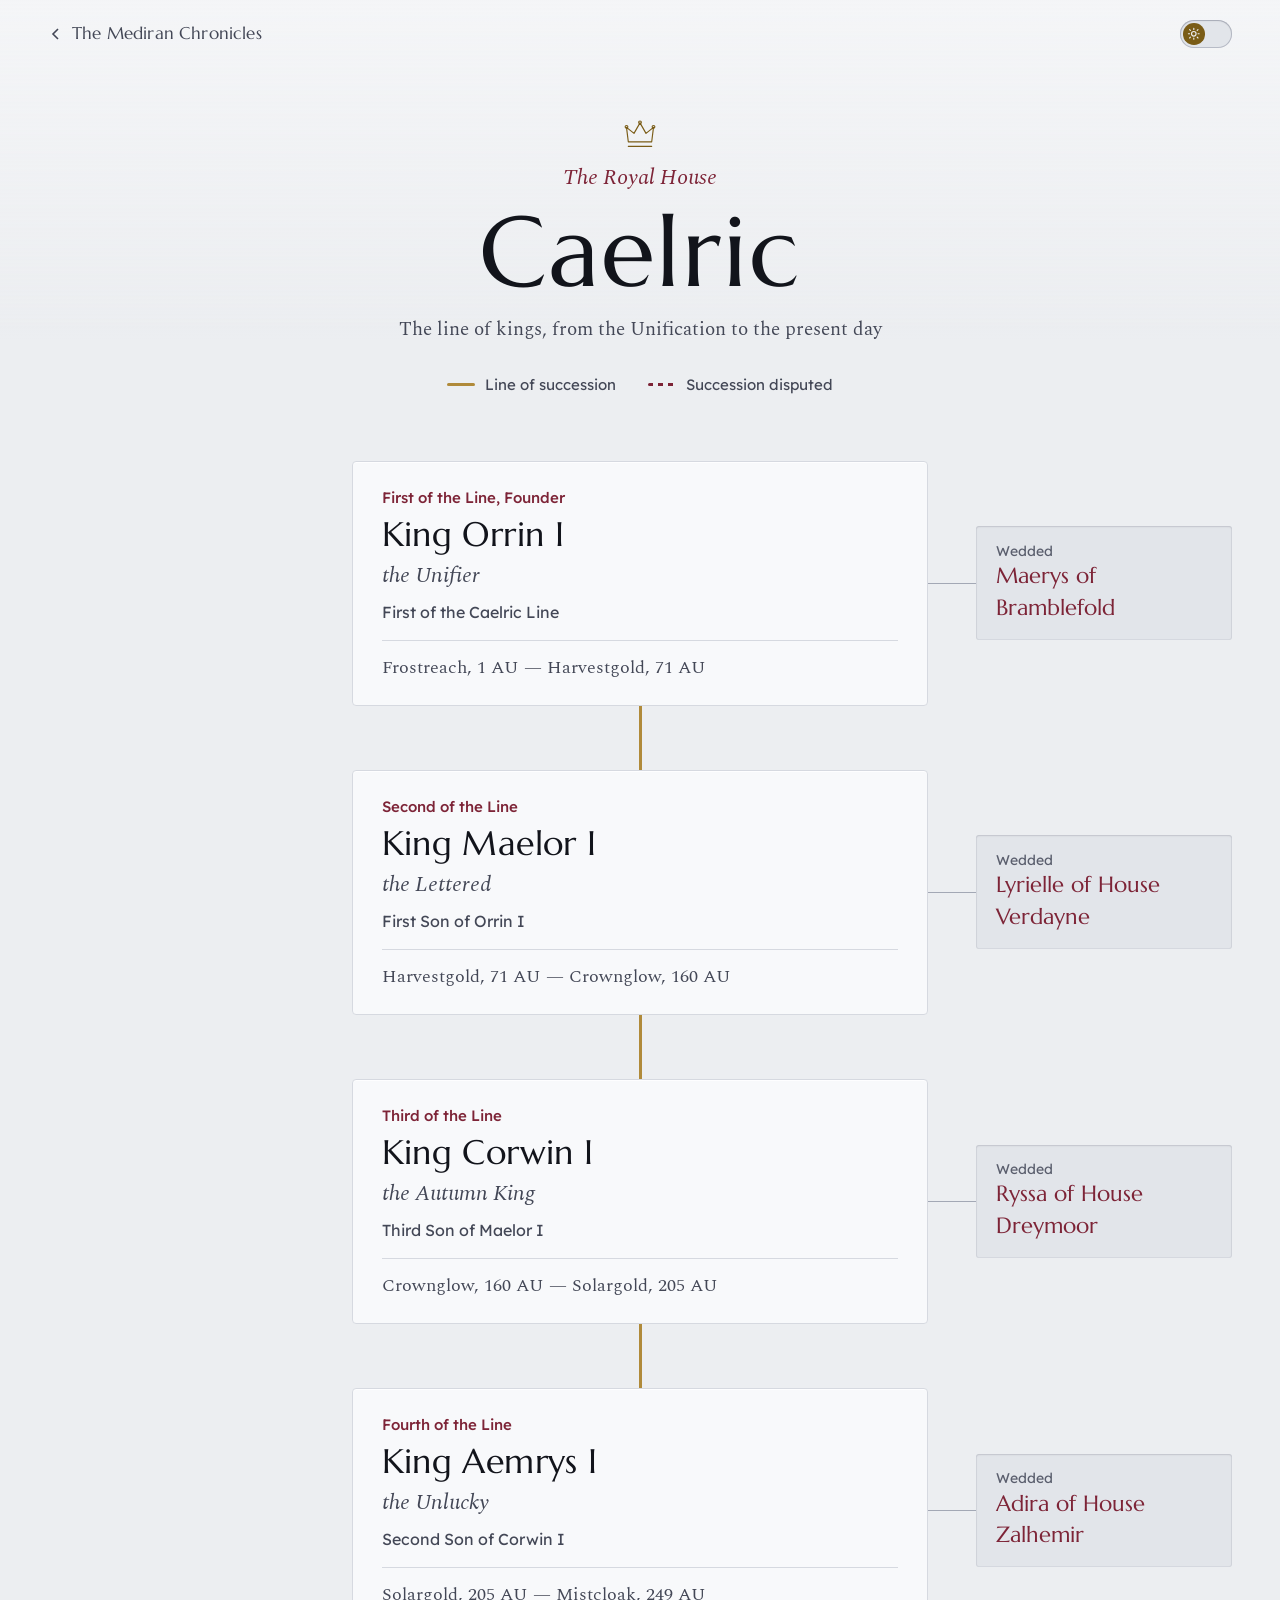
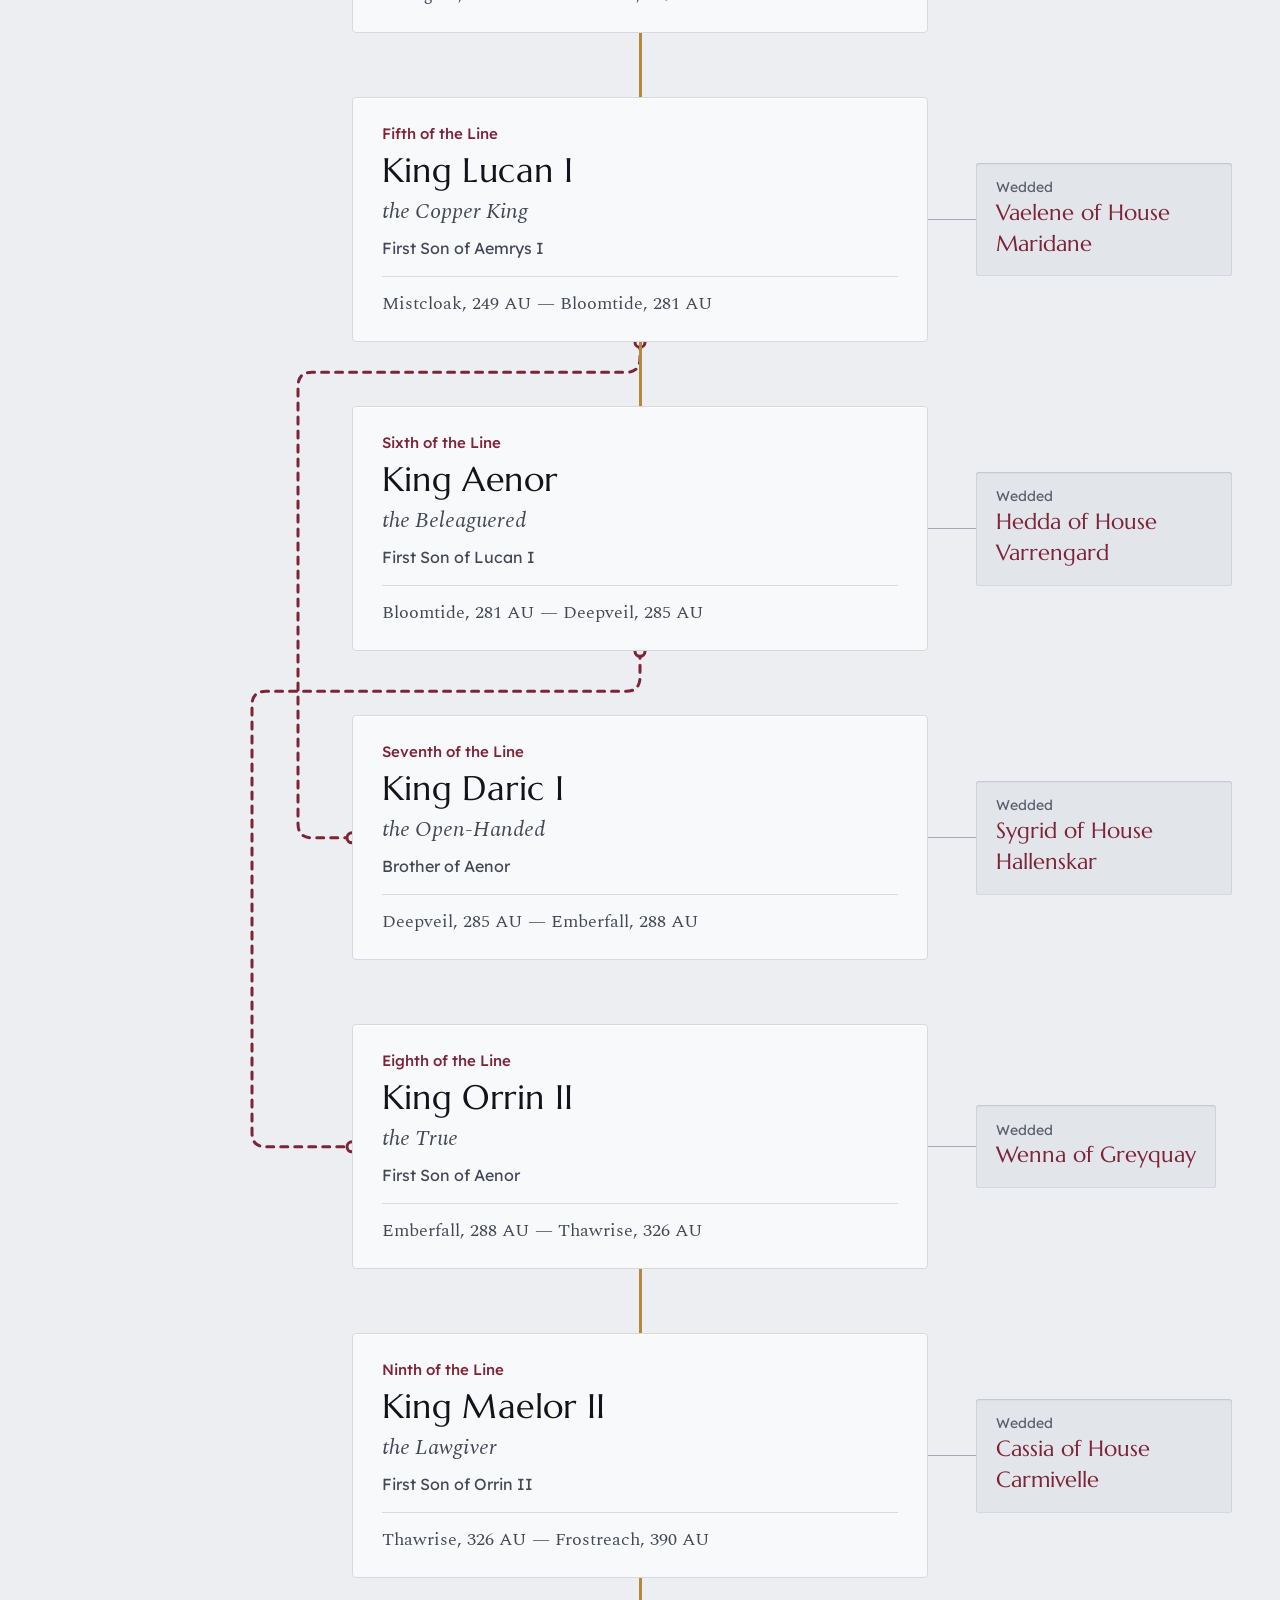
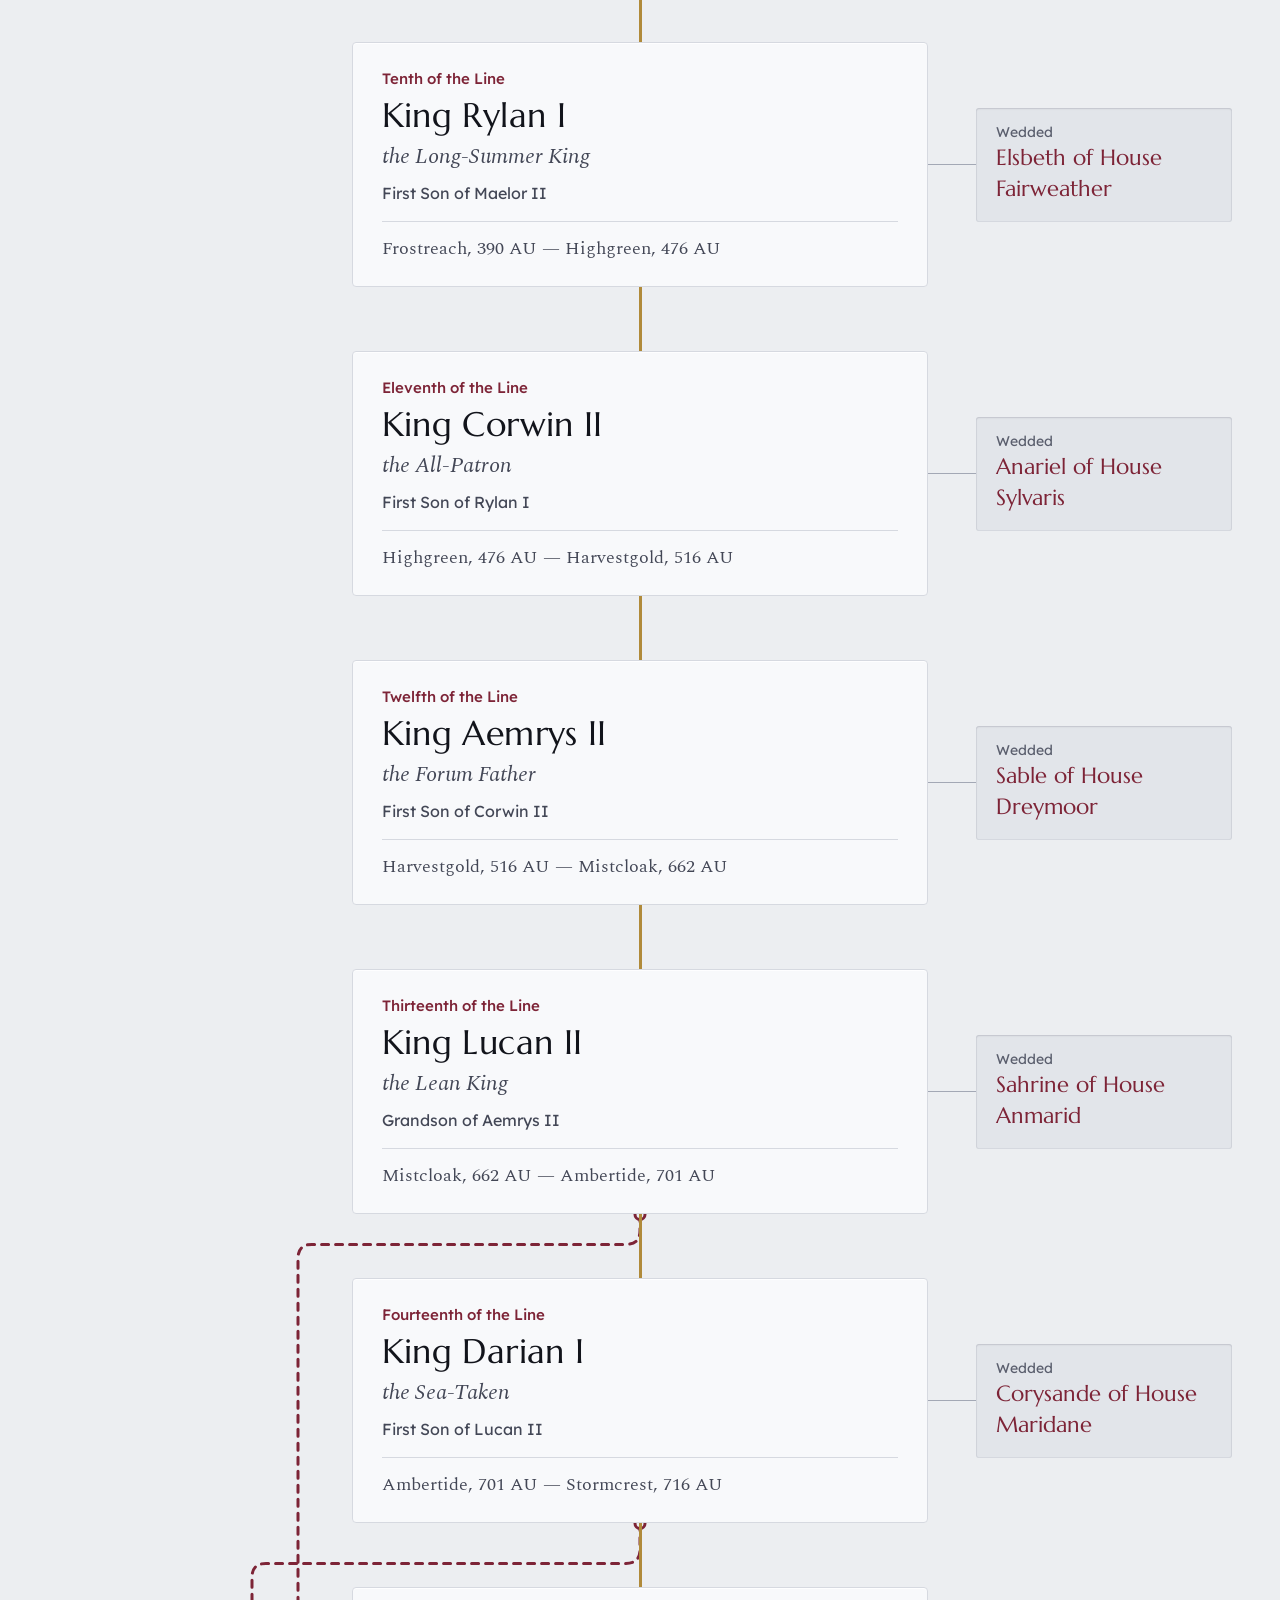
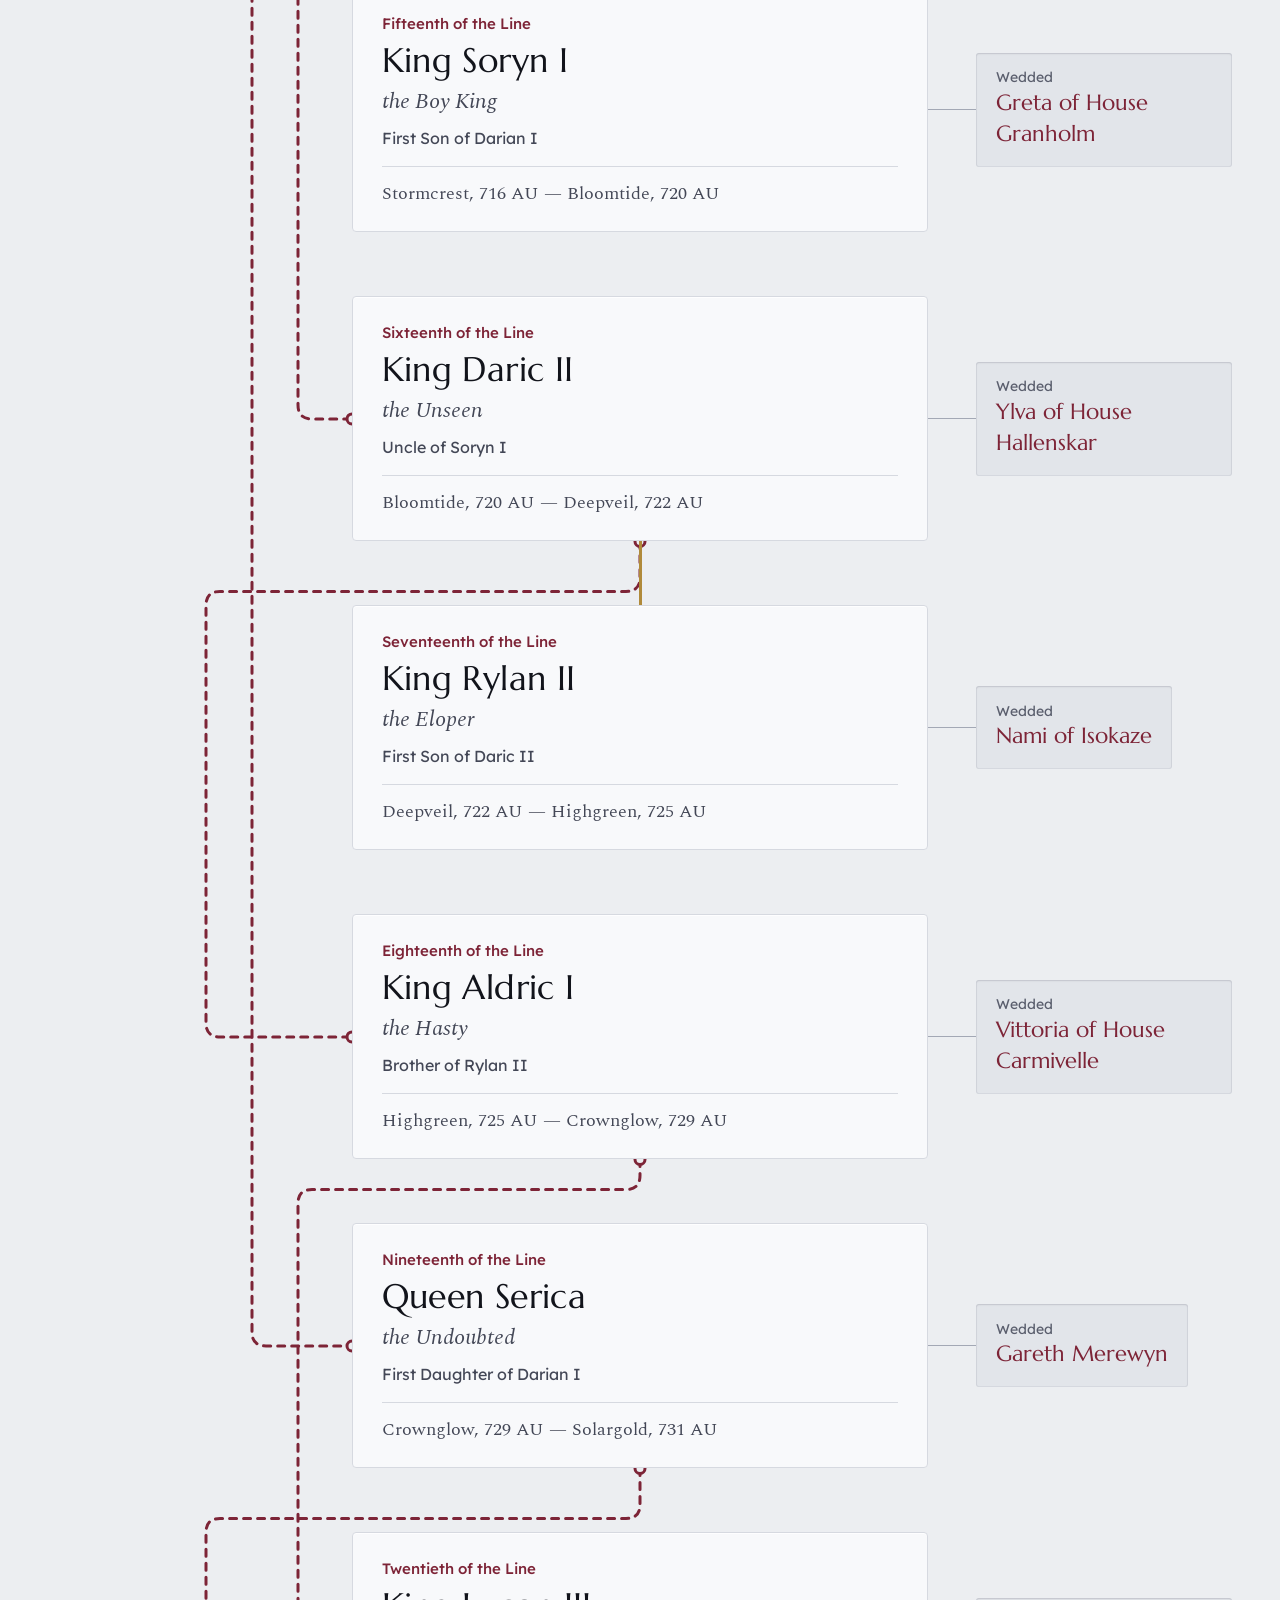
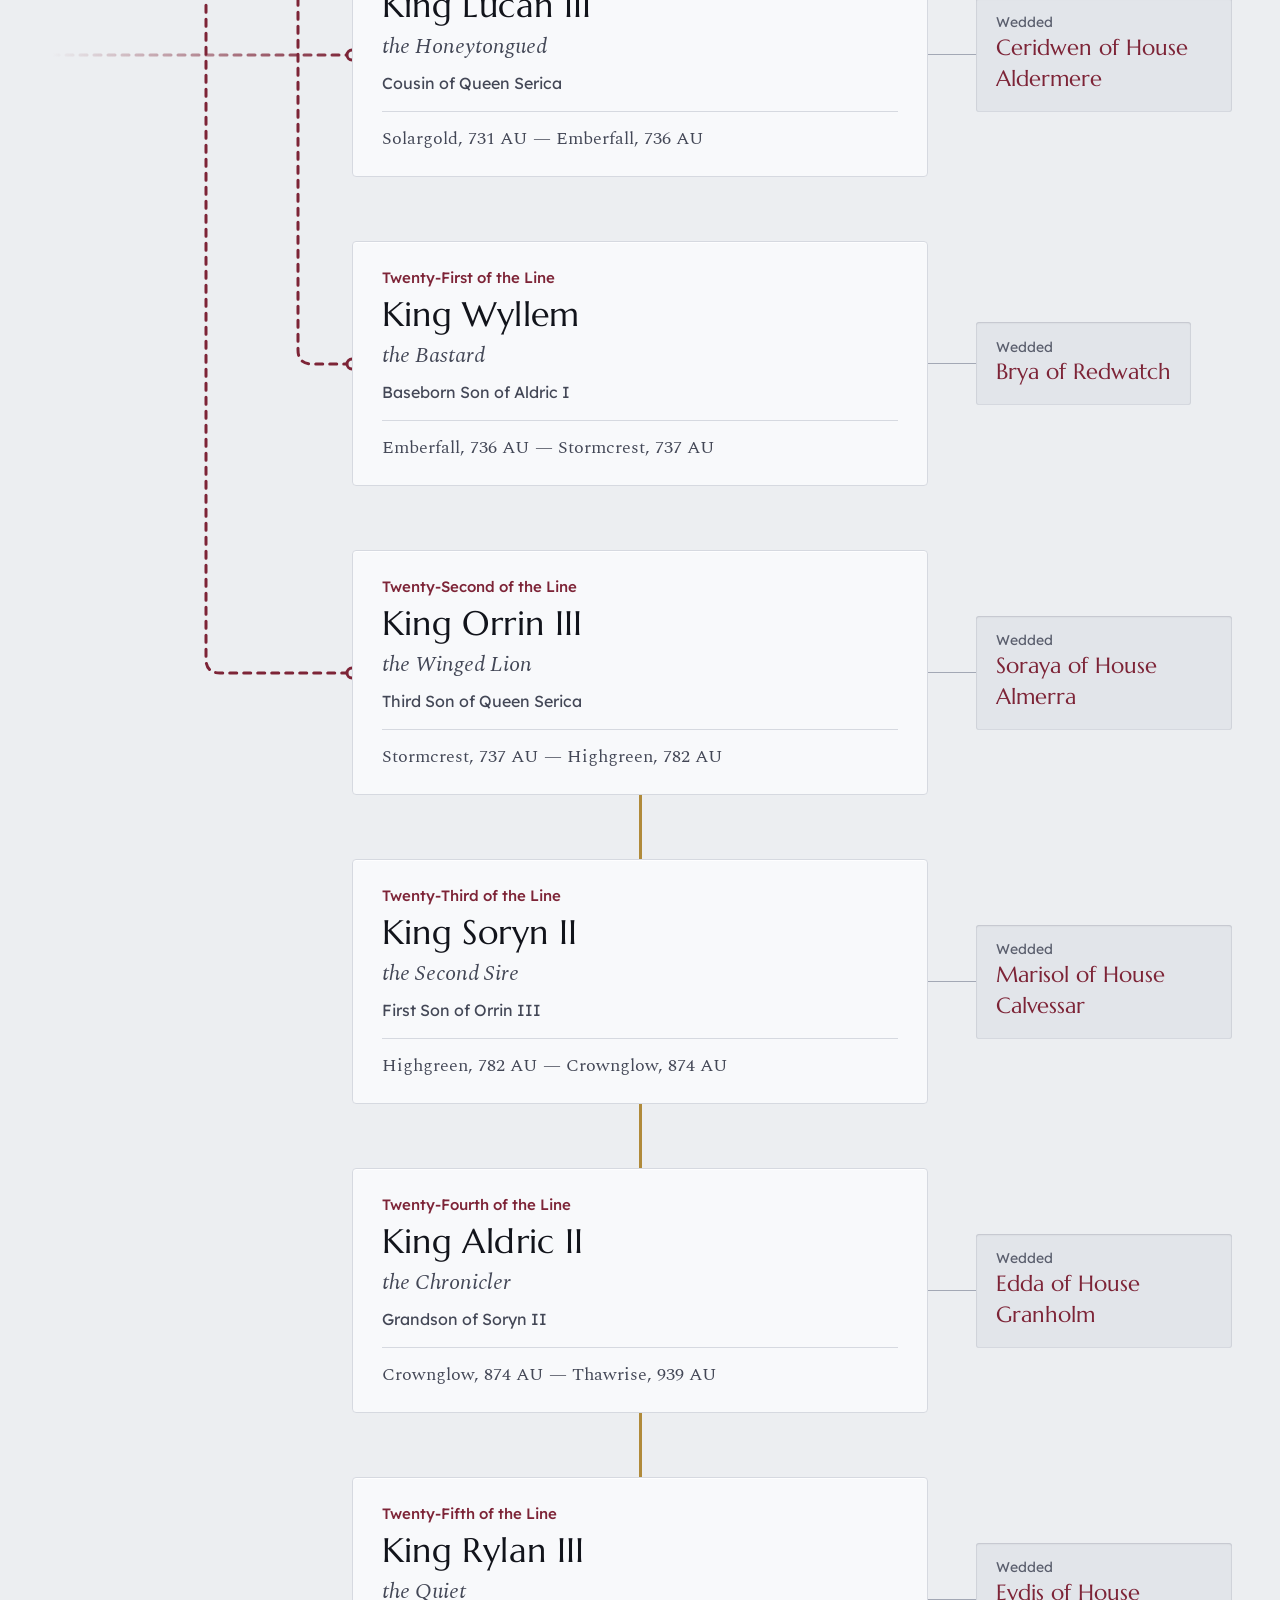
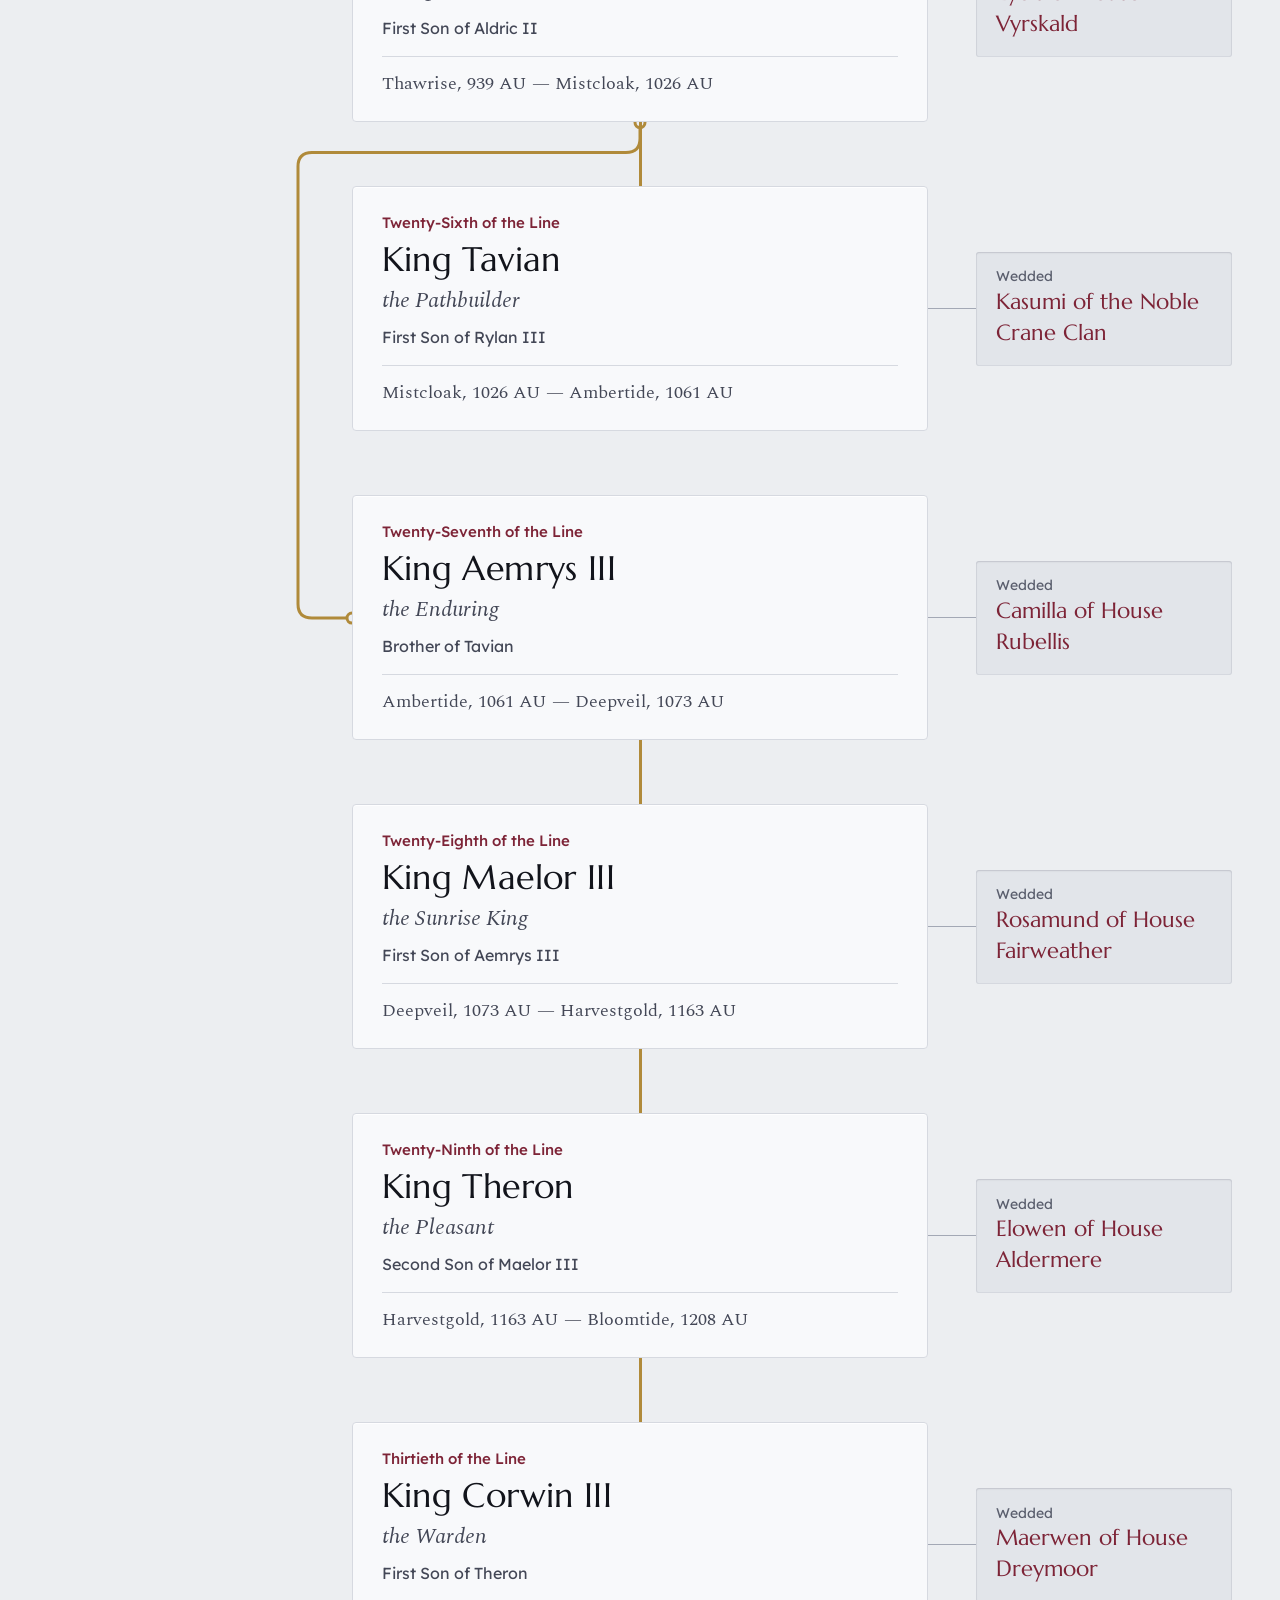
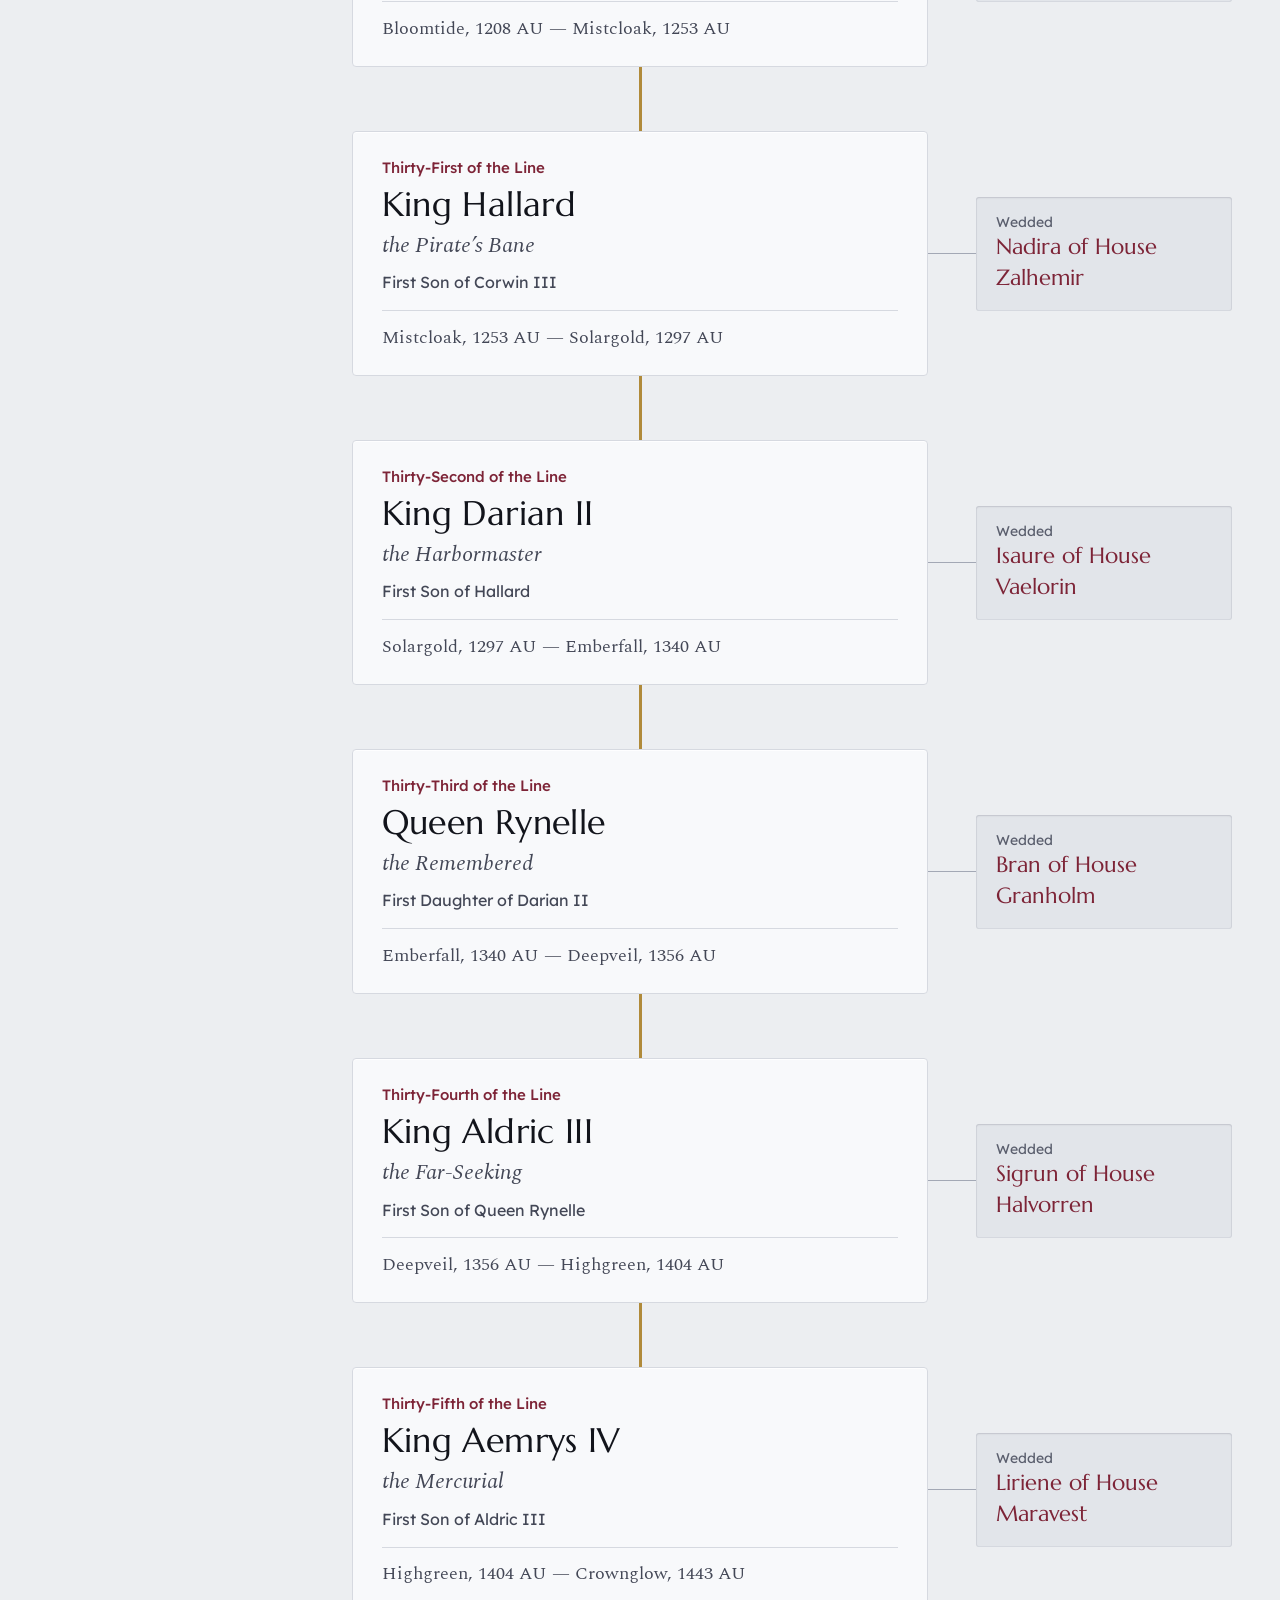
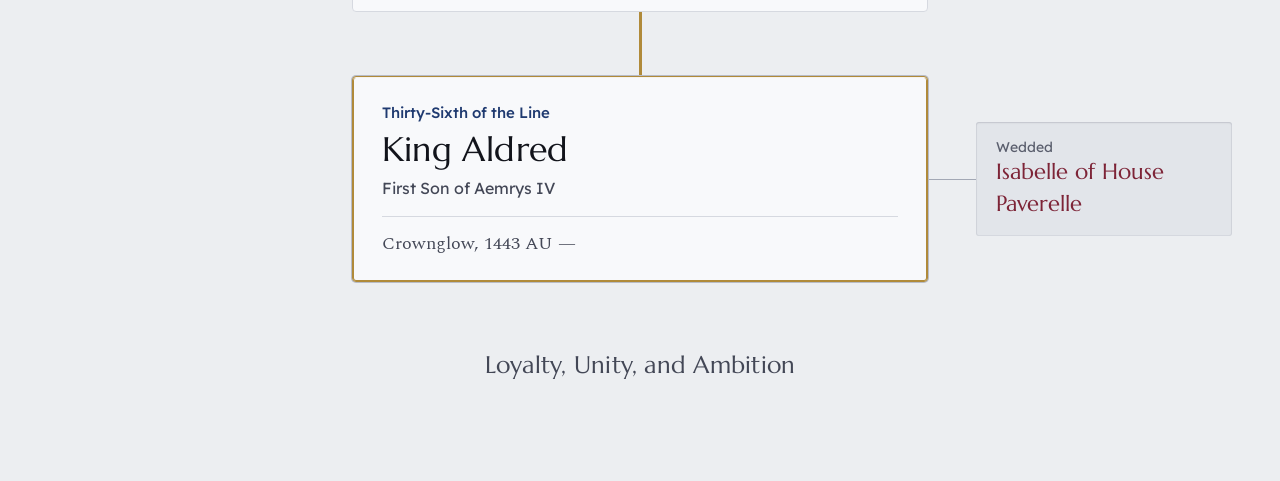
==== caelric-roll.html @ 3e9a6857 "Add files via upload" ====
<!DOCTYPE html>
<html lang="en">
<head>
<meta charset="UTF-8">
<meta name="viewport" content="width=device-width, initial-scale=1, viewport-fit=cover">
<meta name="color-scheme" content="light dark">
<meta name="theme-color" content="#eceef1" media="(prefers-color-scheme: light)">
<meta name="theme-color" content="#08090f" media="(prefers-color-scheme: dark)">
<meta name="description" content="The kings of House Caelric from the Unification to the present day.">
<title>The Royal House Caelric – The Mediran Chronicles</title>
<script src="theme.js"></script>
<link rel="preconnect" href="https://fonts.googleapis.com">
<link rel="preconnect" href="https://fonts.gstatic.com" crossorigin>
<link rel="stylesheet" href="https://fonts.googleapis.com/css2?family=Lexend:wght@300..600&family=Marcellus&family=Spectral:ital,wght@0,400;0,500;0,600;1,400;1,600&display=swap">
<link rel="stylesheet" href="medir.css">
<style>
  :root { --spine-w: 3px; }

  .wrap {
    position: relative; z-index: 1;
    max-width: var(--page-w); margin: 0 auto;
    padding: 0 var(--pad-r) calc(6rem + env(safe-area-inset-bottom)) var(--pad-l);
  }

  /* the roll reads down a central spine, so its heading sits on that spine */
  .page-head { text-align: center; }
  .page-title { display: block; font-size: clamp(3rem, 1.4rem + 6vw, 6.5rem); letter-spacing: .02em; }
  .page-head .page-mark { justify-content: center; }
  .page-title .lede {
    display: block; margin-bottom: .6rem; padding-left: 0;
    font-family: var(--font-text); font-size: clamp(1.125rem, 1rem + .5vw, 1.375rem); font-style: italic;
    letter-spacing: 0; color: var(--maroon); text-shadow: none;
  }
  .page-sub { margin-inline: auto; }

  .legend { display: flex; justify-content: center; flex-wrap: wrap; gap: .5rem 2rem; margin-top: 1.75rem; font-family: var(--font-ui); }
  .legend-item { display: flex; align-items: center; gap: .6rem; font-size: .9375rem; color: var(--text-dim); }
  .swatch { width: 28px; height: 3px; border-radius: 2px; }
  .swatch.line { background: var(--gold-line); }
  .swatch.dispute { background: repeating-linear-gradient(to right, var(--maroon) 0 5px, transparent 5px 10px); }

  .tree { position: relative; margin-top: 4rem; }
  .node { display: grid; grid-template-columns: 1fr auto 1fr; align-items: center; }

  .card {
    grid-column: 2; position: relative; width: 36rem;
    padding: 1.5rem 1.8rem 1.4rem;
    background: var(--slab-fill); border: 1px solid var(--slab-edge); border-radius: var(--r-card); box-shadow: var(--slab-shadow);
  }
  .ord { margin-bottom: .35rem; font-family: var(--font-ui); font-size: .9375rem; font-weight: 500; color: var(--maroon); }
  .name {
    font-family: var(--font-display); font-weight: 400;
    font-size: 2.125rem; line-height: 1.12; letter-spacing: .01em; color: var(--text); text-shadow: var(--carve);
  }
  .epithet { margin-top: .25rem; font-size: 1.375rem; font-style: italic; color: var(--text-dim); }
  .relation { margin-top: .45rem; font-family: var(--font-ui); font-size: 1rem; color: var(--text-dim); }
  .reign {
    margin-top: .9rem; padding-top: .8rem;
    border-top: 1px solid var(--groove-dark); box-shadow: inset 0 1px 0 var(--groove-light);
    font-size: 1.125rem; color: var(--text-dim);
  }

  .spouse-wrap { grid-column: 3; display: flex; align-items: center; justify-self: start; min-width: 0; }
  .tie { width: 48px; height: 1px; flex-shrink: 0; background: var(--line); }
  .spouse {
    max-width: 22rem; padding: .85rem 1.25rem .95rem;
    background: var(--well-fill); border-radius: var(--r-ctl); box-shadow: var(--well-shadow);
  }
  .wed { display: block; font-family: var(--font-ui); font-size: .875rem; color: var(--text-ghost); }
  .cname { font-family: var(--font-display); font-size: 1.375rem; line-height: 1.3; color: var(--maroon); }

  /* the line of succession is the King's gold; a disputed link is a broken maroon line */
  .link { position: relative; height: 4rem; }
  .link::before {
    content: ''; position: absolute; top: 0; bottom: 0; left: 50%;
    width: var(--spine-w); margin-left: calc(var(--spine-w) / -2);
    background: var(--gold-line);
  }
  .link.disputed::before { background: repeating-linear-gradient(to bottom, var(--maroon) 0 7px, transparent 7px 14px); }

  #lineage { position: absolute; inset: 0; width: 100%; height: 100%; pointer-events: none; overflow: visible; }
  #lineage path { fill: none; stroke-linecap: round; stroke-linejoin: round; }
  #lineage path.descent { stroke: var(--gold-line); stroke-width: 3; }
  #lineage path.descent.contested { stroke: var(--maroon); stroke-width: 3; stroke-dasharray: 7 7; }
  #lineage circle { fill: var(--bg); stroke-width: 3; }
  #lineage circle.descent { stroke: var(--gold-line); }
  #lineage circle.contested { stroke: var(--maroon); }
  body.arcs-on .link.detached::before { display: none; }

  /* the reigning monarch */
  .node.current .card { border-color: var(--gold-edge); box-shadow: var(--slab-lift), inset 0 0 0 1px var(--gold-edge); }
  .node.current .ord { color: var(--blue); }

  .tail { margin-top: 4rem; text-align: center; }
  .tail p {
    margin: 0; font-family: var(--font-display); font-size: 1.5rem; font-weight: 400;
    letter-spacing: .01em; color: var(--text-dim); text-shadow: var(--carve);
  }

  @media (max-width: 75rem) {
    .node { display: block; text-align: center; }
    .card { width: 100%; max-width: 38rem; margin: 0 auto; }
    .spouse-wrap { flex-direction: column; justify-content: center; margin: 0 auto; }
    .tie { width: 1px; height: 1.5rem; }
    .spouse { width: 100%; max-width: 38rem; text-align: center; }
    .name { font-size: 1.875rem; }
    .link { height: 3rem; }
  }
  @media (max-width: 37.5rem) {
    .card { padding: 1.2rem 1.1rem 1.2rem; }
    .name { font-size: 1.625rem; }
    .epithet { font-size: 1.25rem; }
  }
</style>
</head>
<body style="--page-w:92rem">
<nav class="medir-bar" aria-label="Site">
  <a class="medir-home" href="index.html"><svg viewBox="0 0 16 16" fill="none" stroke="currentColor" stroke-width="1.6" aria-hidden="true"><path d="M10 3 5 8l5 5"/></svg>The Mediran Chronicles</a>
  <button class="medir-toggle" type="button" role="switch" aria-checked="false" aria-label="Dark mode"><span class="track" aria-hidden="true"><span class="knob"><svg class="i-sun" viewBox="0 0 24 24" fill="none" stroke="currentColor" stroke-width="2" stroke-linecap="round"><circle cx="12" cy="12" r="4"/><path d="M12 2.5v2M12 19.5v2M4.6 4.6l1.4 1.4M18 18l1.4 1.4M2.5 12h2M19.5 12h2M4.6 19.4 6 18M18 6l1.4-1.4"/></svg><svg class="i-moon" viewBox="0 0 24 24" fill="currentColor"><path d="M20 14.5A8 8 0 0 1 9.5 4a8 8 0 1 0 10.5 10.5Z"/></svg></span></span></button>
</nav>
<div class="wrap">

  <header class="page-head">
    <div class="page-mark"><svg class="sigil" viewBox="0 0 24 24" role="img" aria-label="The King: Rulership, Authority, Oaths"><title>The King: Rulership, Authority, Oaths</title><path d="M4.2 17.2 3 7.6l5 4 4-7 4 7 5-4-1.2 9.6zM4.2 20.2h15.6"/><circle cx="12" cy="4.2" r=".9"/><circle cx="3" cy="7.2" r=".9"/><circle cx="21" cy="7.2" r=".9"/></svg></div>
    <h1 class="page-title"><span class="lede">The Royal House</span>Caelric</h1>
    <p class="page-sub">The line of kings, from the Unification to the present day</p>

    <div class="legend">
      <div class="legend-item"><span class="swatch line"></span>Line of succession</div>
      <div class="legend-item"><span class="swatch dispute"></span>Succession disputed</div>
    </div>
  </header>

  <main class="tree">
    <svg id="lineage" aria-hidden="true"></svg>

    <div data-r="1" class="node">
      <div class="card">
        <div class="ord">First of the Line, Founder</div>
        <div class="name">King Orrin I</div>
        <div class="epithet">the Unifier</div>
        <div class="relation">First of the Caelric Line</div>
        <div class="reign">Frostreach, 1 AU &mdash; Harvestgold, 71 AU</div>
      </div>
      <div class="spouse-wrap"><div class="tie"></div><div class="spouse"><span class="wed">Wedded</span><span class="cname">Maerys of Bramblefold</span></div></div>
    </div>
    <div class="link"></div>
    <div data-r="2" class="node">
      <div class="card">
        <div class="ord">Second of the Line</div>
        <div class="name">King Maelor I</div>
        <div class="epithet">the Lettered</div>
        <div class="relation">First Son of Orrin I</div>
        <div class="reign">Harvestgold, 71 AU &mdash; Crownglow, 160 AU</div>
      </div>
      <div class="spouse-wrap"><div class="tie"></div><div class="spouse"><span class="wed">Wedded</span><span class="cname">Lyrielle of House Verdayne</span></div></div>
    </div>
    <div class="link"></div>
    <div data-r="3" class="node">
      <div class="card">
        <div class="ord">Third of the Line</div>
        <div class="name">King Corwin I</div>
        <div class="epithet">the Autumn King</div>
        <div class="relation">Third Son of Maelor I</div>
        <div class="reign">Crownglow, 160 AU &mdash; Solargold, 205 AU</div>
      </div>
      <div class="spouse-wrap"><div class="tie"></div><div class="spouse"><span class="wed">Wedded</span><span class="cname">Ryssa of House Dreymoor</span></div></div>
    </div>
    <div class="link"></div>
    <div data-r="4" class="node">
      <div class="card">
        <div class="ord">Fourth of the Line</div>
        <div class="name">King Aemrys I</div>
        <div class="epithet">the Unlucky</div>
        <div class="relation">Second Son of Corwin I</div>
        <div class="reign">Solargold, 205 AU &mdash; Mistcloak, 249 AU</div>
      </div>
      <div class="spouse-wrap"><div class="tie"></div><div class="spouse"><span class="wed">Wedded</span><span class="cname">Adira of House Zalhemir</span></div></div>
    </div>
    <div class="link"></div>
    <div data-r="5" class="node">
      <div class="card">
        <div class="ord">Fifth of the Line</div>
        <div class="name">King Lucan I</div>
        <div class="epithet">the Copper King</div>
        <div class="relation">First Son of Aemrys I</div>
        <div class="reign">Mistcloak, 249 AU &mdash; Bloomtide, 281 AU</div>
      </div>
      <div class="spouse-wrap"><div class="tie"></div><div class="spouse"><span class="wed">Wedded</span><span class="cname">Vaelene of House Maridane</span></div></div>
    </div>
    <div class="link"></div>
    <div data-r="6" class="node">
      <div class="card">
        <div class="ord">Sixth of the Line</div>
        <div class="name">King Aenor</div>
        <div class="epithet">the Beleaguered</div>
        <div class="relation">First Son of Lucan I</div>
        <div class="reign">Bloomtide, 281 AU &mdash; Deepveil, 285 AU</div>
      </div>
      <div class="spouse-wrap"><div class="tie"></div><div class="spouse"><span class="wed">Wedded</span><span class="cname">Hedda of House Varrengard</span></div></div>
    </div>
    <div class="link disputed detached"></div>
    <div data-r="7" class="node">
      <div class="card">
        <div class="ord">Seventh of the Line</div>
        <div class="name">King Daric I</div>
        <div class="epithet">the Open-Handed</div>
        <div class="relation">Brother of Aenor</div>
        <div class="reign">Deepveil, 285 AU &mdash; Emberfall, 288 AU</div>
      </div>
      <div class="spouse-wrap"><div class="tie"></div><div class="spouse"><span class="wed">Wedded</span><span class="cname">Sygrid of House Hallenskar</span></div></div>
    </div>
    <div class="link disputed detached"></div>
    <div data-r="8" class="node">
      <div class="card">
        <div class="ord">Eighth of the Line</div>
        <div class="name">King Orrin II</div>
        <div class="epithet">the True</div>
        <div class="relation">First Son of Aenor</div>
        <div class="reign">Emberfall, 288 AU &mdash; Thawrise, 326 AU</div>
      </div>
      <div class="spouse-wrap"><div class="tie"></div><div class="spouse"><span class="wed">Wedded</span><span class="cname">Wenna of Greyquay</span></div></div>
    </div>
    <div class="link"></div>
    <div data-r="9" class="node">
      <div class="card">
        <div class="ord">Ninth of the Line</div>
        <div class="name">King Maelor II</div>
        <div class="epithet">the Lawgiver</div>
        <div class="relation">First Son of Orrin II</div>
        <div class="reign">Thawrise, 326 AU &mdash; Frostreach, 390 AU</div>
      </div>
      <div class="spouse-wrap"><div class="tie"></div><div class="spouse"><span class="wed">Wedded</span><span class="cname">Cassia of House Carmivelle</span></div></div>
    </div>
    <div class="link"></div>
    <div data-r="10" class="node">
      <div class="card">
        <div class="ord">Tenth of the Line</div>
        <div class="name">King Rylan I</div>
        <div class="epithet">the Long-Summer King</div>
        <div class="relation">First Son of Maelor II</div>
        <div class="reign">Frostreach, 390 AU &mdash; Highgreen, 476 AU</div>
      </div>
      <div class="spouse-wrap"><div class="tie"></div><div class="spouse"><span class="wed">Wedded</span><span class="cname">Elsbeth of House Fairweather</span></div></div>
    </div>
    <div class="link"></div>
    <div data-r="11" class="node">
      <div class="card">
        <div class="ord">Eleventh of the Line</div>
        <div class="name">King Corwin II</div>
        <div class="epithet">the All-Patron</div>
        <div class="relation">First Son of Rylan I</div>
        <div class="reign">Highgreen, 476 AU &mdash; Harvestgold, 516 AU</div>
      </div>
      <div class="spouse-wrap"><div class="tie"></div><div class="spouse"><span class="wed">Wedded</span><span class="cname">Anariel of House Sylvaris</span></div></div>
    </div>
    <div class="link"></div>
    <div data-r="12" class="node">
      <div class="card">
        <div class="ord">Twelfth of the Line</div>
        <div class="name">King Aemrys II</div>
        <div class="epithet">the Forum Father</div>
        <div class="relation">First Son of Corwin II</div>
        <div class="reign">Harvestgold, 516 AU &mdash; Mistcloak, 662 AU</div>
      </div>
      <div class="spouse-wrap"><div class="tie"></div><div class="spouse"><span class="wed">Wedded</span><span class="cname">Sable of House Dreymoor</span></div></div>
    </div>
    <div class="link"></div>
    <div data-r="13" class="node">
      <div class="card">
        <div class="ord">Thirteenth of the Line</div>
        <div class="name">King Lucan II</div>
        <div class="epithet">the Lean King</div>
        <div class="relation">Grandson of Aemrys II</div>
        <div class="reign">Mistcloak, 662 AU &mdash; Ambertide, 701 AU</div>
      </div>
      <div class="spouse-wrap"><div class="tie"></div><div class="spouse"><span class="wed">Wedded</span><span class="cname">Sahrine of House Anmarid</span></div></div>
    </div>
    <div class="link"></div>
    <div data-r="14" class="node">
      <div class="card">
        <div class="ord">Fourteenth of the Line</div>
        <div class="name">King Darian I</div>
        <div class="epithet">the Sea-Taken</div>
        <div class="relation">First Son of Lucan II</div>
        <div class="reign">Ambertide, 701 AU &mdash; Stormcrest, 716 AU</div>
      </div>
      <div class="spouse-wrap"><div class="tie"></div><div class="spouse"><span class="wed">Wedded</span><span class="cname">Corysande of House Maridane</span></div></div>
    </div>
    <div class="link"></div>
    <div data-r="15" class="node">
      <div class="card">
        <div class="ord">Fifteenth of the Line</div>
        <div class="name">King Soryn I</div>
        <div class="epithet">the Boy King</div>
        <div class="relation">First Son of Darian I</div>
        <div class="reign">Stormcrest, 716 AU &mdash; Bloomtide, 720 AU</div>
      </div>
      <div class="spouse-wrap"><div class="tie"></div><div class="spouse"><span class="wed">Wedded</span><span class="cname">Greta of House Granholm</span></div></div>
    </div>
    <div class="link disputed detached"></div>
    <div data-r="16" class="node">
      <div class="card">
        <div class="ord">Sixteenth of the Line</div>
        <div class="name">King Daric II</div>
        <div class="epithet">the Unseen</div>
        <div class="relation">Uncle of Soryn I</div>
        <div class="reign">Bloomtide, 720 AU &mdash; Deepveil, 722 AU</div>
      </div>
      <div class="spouse-wrap"><div class="tie"></div><div class="spouse"><span class="wed">Wedded</span><span class="cname">Ylva of House Hallenskar</span></div></div>
    </div>
    <div class="link"></div>
    <div data-r="17" class="node">
      <div class="card">
        <div class="ord">Seventeenth of the Line</div>
        <div class="name">King Rylan II</div>
        <div class="epithet">the Eloper</div>
        <div class="relation">First Son of Daric II</div>
        <div class="reign">Deepveil, 722 AU &mdash; Highgreen, 725 AU</div>
      </div>
      <div class="spouse-wrap"><div class="tie"></div><div class="spouse"><span class="wed">Wedded</span><span class="cname">Nami of Isokaze</span></div></div>
    </div>
    <div class="link disputed detached"></div>
    <div data-r="18" class="node">
      <div class="card">
        <div class="ord">Eighteenth of the Line</div>
        <div class="name">King Aldric I</div>
        <div class="epithet">the Hasty</div>
        <div class="relation">Brother of Rylan II</div>
        <div class="reign">Highgreen, 725 AU &mdash; Crownglow, 729 AU</div>
      </div>
      <div class="spouse-wrap"><div class="tie"></div><div class="spouse"><span class="wed">Wedded</span><span class="cname">Vittoria of House Carmivelle</span></div></div>
    </div>
    <div class="link disputed detached"></div>
    <div data-r="19" class="node">
      <div class="card">
        <div class="ord">Nineteenth of the Line</div>
        <div class="name">Queen Serica</div>
        <div class="epithet">the Undoubted</div>
        <div class="relation">First Daughter of Darian I</div>
        <div class="reign">Crownglow, 729 AU &mdash; Solargold, 731 AU</div>
      </div>
      <div class="spouse-wrap"><div class="tie"></div><div class="spouse"><span class="wed">Wedded</span><span class="cname">Gareth Merewyn</span></div></div>
    </div>
    <div class="link disputed detached"></div>
    <div data-r="20" class="node">
      <div class="card">
        <div class="ord">Twentieth of the Line</div>
        <div class="name">King Lucan III</div>
        <div class="epithet">the Honeytongued</div>
        <div class="relation">Cousin of Queen Serica</div>
        <div class="reign">Solargold, 731 AU &mdash; Emberfall, 736 AU</div>
      </div>
      <div class="spouse-wrap"><div class="tie"></div><div class="spouse"><span class="wed">Wedded</span><span class="cname">Ceridwen of House Aldermere</span></div></div>
    </div>
    <div class="link disputed detached"></div>
    <div data-r="21" class="node">
      <div class="card">
        <div class="ord">Twenty-First of the Line</div>
        <div class="name">King Wyllem</div>
        <div class="epithet">the Bastard</div>
        <div class="relation">Baseborn Son of Aldric I</div>
        <div class="reign">Emberfall, 736 AU &mdash; Stormcrest, 737 AU</div>
      </div>
      <div class="spouse-wrap"><div class="tie"></div><div class="spouse"><span class="wed">Wedded</span><span class="cname">Brya of Redwatch</span></div></div>
    </div>
    <div class="link disputed detached"></div>
    <div data-r="22" class="node">
      <div class="card">
        <div class="ord">Twenty-Second of the Line</div>
        <div class="name">King Orrin III</div>
        <div class="epithet">the Winged Lion</div>
        <div class="relation">Third Son of Queen Serica</div>
        <div class="reign">Stormcrest, 737 AU &mdash; Highgreen, 782 AU</div>
      </div>
      <div class="spouse-wrap"><div class="tie"></div><div class="spouse"><span class="wed">Wedded</span><span class="cname">Soraya of House Almerra</span></div></div>
    </div>
    <div class="link"></div>
    <div data-r="23" class="node">
      <div class="card">
        <div class="ord">Twenty-Third of the Line</div>
        <div class="name">King Soryn II</div>
        <div class="epithet">the Second Sire</div>
        <div class="relation">First Son of Orrin III</div>
        <div class="reign">Highgreen, 782 AU &mdash; Crownglow, 874 AU</div>
      </div>
      <div class="spouse-wrap"><div class="tie"></div><div class="spouse"><span class="wed">Wedded</span><span class="cname">Marisol of House Calvessar</span></div></div>
    </div>
    <div class="link"></div>
    <div data-r="24" class="node">
      <div class="card">
        <div class="ord">Twenty-Fourth of the Line</div>
        <div class="name">King Aldric II</div>
        <div class="epithet">the Chronicler</div>
        <div class="relation">Grandson of Soryn II</div>
        <div class="reign">Crownglow, 874 AU &mdash; Thawrise, 939 AU</div>
      </div>
      <div class="spouse-wrap"><div class="tie"></div><div class="spouse"><span class="wed">Wedded</span><span class="cname">Edda of House Granholm</span></div></div>
    </div>
    <div class="link"></div>
    <div data-r="25" class="node">
      <div class="card">
        <div class="ord">Twenty-Fifth of the Line</div>
        <div class="name">King Rylan III</div>
        <div class="epithet">the Quiet</div>
        <div class="relation">First Son of Aldric II</div>
        <div class="reign">Thawrise, 939 AU &mdash; Mistcloak, 1026 AU</div>
      </div>
      <div class="spouse-wrap"><div class="tie"></div><div class="spouse"><span class="wed">Wedded</span><span class="cname">Eydis of House Vyrskald</span></div></div>
    </div>
    <div class="link"></div>
    <div data-r="26" class="node">
      <div class="card">
        <div class="ord">Twenty-Sixth of the Line</div>
        <div class="name">King Tavian</div>
        <div class="epithet">the Pathbuilder</div>
        <div class="relation">First Son of Rylan III</div>
        <div class="reign">Mistcloak, 1026 AU &mdash; Ambertide, 1061 AU</div>
      </div>
      <div class="spouse-wrap"><div class="tie"></div><div class="spouse"><span class="wed">Wedded</span><span class="cname">Kasumi of the Noble Crane Clan</span></div></div>
    </div>
    <div class="link detached"></div>
    <div data-r="27" class="node">
      <div class="card">
        <div class="ord">Twenty-Seventh of the Line</div>
        <div class="name">King Aemrys III</div>
        <div class="epithet">the Enduring</div>
        <div class="relation">Brother of Tavian</div>
        <div class="reign">Ambertide, 1061 AU &mdash; Deepveil, 1073 AU</div>
      </div>
      <div class="spouse-wrap"><div class="tie"></div><div class="spouse"><span class="wed">Wedded</span><span class="cname">Camilla of House Rubellis</span></div></div>
    </div>
    <div class="link"></div>
    <div data-r="28" class="node">
      <div class="card">
        <div class="ord">Twenty-Eighth of the Line</div>
        <div class="name">King Maelor III</div>
        <div class="epithet">the Sunrise King</div>
        <div class="relation">First Son of Aemrys III</div>
        <div class="reign">Deepveil, 1073 AU &mdash; Harvestgold, 1163 AU</div>
      </div>
      <div class="spouse-wrap"><div class="tie"></div><div class="spouse"><span class="wed">Wedded</span><span class="cname">Rosamund of House Fairweather</span></div></div>
    </div>
    <div class="link"></div>
    <div data-r="29" class="node">
      <div class="card">
        <div class="ord">Twenty-Ninth of the Line</div>
        <div class="name">King Theron</div>
        <div class="epithet">the Pleasant</div>
        <div class="relation">Second Son of Maelor III</div>
        <div class="reign">Harvestgold, 1163 AU &mdash; Bloomtide, 1208 AU</div>
      </div>
      <div class="spouse-wrap"><div class="tie"></div><div class="spouse"><span class="wed">Wedded</span><span class="cname">Elowen of House Aldermere</span></div></div>
    </div>
    <div class="link"></div>
    <div data-r="30" class="node">
      <div class="card">
        <div class="ord">Thirtieth of the Line</div>
        <div class="name">King Corwin III</div>
        <div class="epithet">the Warden</div>
        <div class="relation">First Son of Theron</div>
        <div class="reign">Bloomtide, 1208 AU &mdash; Mistcloak, 1253 AU</div>
      </div>
      <div class="spouse-wrap"><div class="tie"></div><div class="spouse"><span class="wed">Wedded</span><span class="cname">Maerwen of House Dreymoor</span></div></div>
    </div>
    <div class="link"></div>
    <div data-r="31" class="node">
      <div class="card">
        <div class="ord">Thirty-First of the Line</div>
        <div class="name">King Hallard</div>
        <div class="epithet">the Pirate&rsquo;s Bane</div>
        <div class="relation">First Son of Corwin III</div>
        <div class="reign">Mistcloak, 1253 AU &mdash; Solargold, 1297 AU</div>
      </div>
      <div class="spouse-wrap"><div class="tie"></div><div class="spouse"><span class="wed">Wedded</span><span class="cname">Nadira of House Zalhemir</span></div></div>
    </div>
    <div class="link"></div>
    <div data-r="32" class="node">
      <div class="card">
        <div class="ord">Thirty-Second of the Line</div>
        <div class="name">King Darian II</div>
        <div class="epithet">the Harbormaster</div>
        <div class="relation">First Son of Hallard</div>
        <div class="reign">Solargold, 1297 AU &mdash; Emberfall, 1340 AU</div>
      </div>
      <div class="spouse-wrap"><div class="tie"></div><div class="spouse"><span class="wed">Wedded</span><span class="cname">Isaure of House Vaelorin</span></div></div>
    </div>
    <div class="link"></div>
    <div data-r="33" class="node">
      <div class="card">
        <div class="ord">Thirty-Third of the Line</div>
        <div class="name">Queen Rynelle</div>
        <div class="epithet">the Remembered</div>
        <div class="relation">First Daughter of Darian II</div>
        <div class="reign">Emberfall, 1340 AU &mdash; Deepveil, 1356 AU</div>
      </div>
      <div class="spouse-wrap"><div class="tie"></div><div class="spouse"><span class="wed">Wedded</span><span class="cname">Bran of House Granholm</span></div></div>
    </div>
    <div class="link"></div>
    <div data-r="34" class="node">
      <div class="card">
        <div class="ord">Thirty-Fourth of the Line</div>
        <div class="name">King Aldric III</div>
        <div class="epithet">the Far-Seeking</div>
        <div class="relation">First Son of Queen Rynelle</div>
        <div class="reign">Deepveil, 1356 AU &mdash; Highgreen, 1404 AU</div>
      </div>
      <div class="spouse-wrap"><div class="tie"></div><div class="spouse"><span class="wed">Wedded</span><span class="cname">Sigrun of House Halvorren</span></div></div>
    </div>
    <div class="link"></div>
    <div data-r="35" class="node">
      <div class="card">
        <div class="ord">Thirty-Fifth of the Line</div>
        <div class="name">King Aemrys IV</div>
        <div class="epithet">the Mercurial</div>
        <div class="relation">First Son of Aldric III</div>
        <div class="reign">Highgreen, 1404 AU &mdash; Crownglow, 1443 AU</div>
      </div>
      <div class="spouse-wrap"><div class="tie"></div><div class="spouse"><span class="wed">Wedded</span><span class="cname">Liriene of House Maravest</span></div></div>
    </div>
    <div class="link"></div>
    <div data-r="36" class="node current">
      <div class="card">
        <div class="ord">Thirty-Sixth of the Line</div>
        <div class="name">King Aldred</div>
        <div class="relation">First Son of Aemrys IV</div>
        <div class="reign">Crownglow, 1443 AU &mdash;</div>
      </div>
      <div class="spouse-wrap"><div class="tie"></div><div class="spouse"><span class="wed">Wedded</span><span class="cname">Isabelle of House Paverelle</span></div></div>
    </div>

  </main>

  <div class="tail">
    <p>Loyalty, Unity, and Ambition</p>
  </div>

</div>

<script>
(function () {
  var ARCS = [[5,7],[6,8],[13,16],[16,18],[14,19],[18,21],[19,22],[25,27]];
  var FADE = [20];
  var CONTESTED = {7:1,8:1,16:1,18:1,19:1,20:1,21:1,22:1};
  var LANE_GAP = 46, LANE_ONE = 54, R = 14, DROP = 30, SVGNS = 'http://www.w3.org/2000/svg';

  var tree = document.querySelector('.tree');
  var svg  = document.getElementById('lineage');

  function card(n) {
    var node = tree.querySelector('[data-r="' + n + '"]');
    return node ? node.querySelector('.card') : null;
  }
  function el(tag, attrs) {
    var e = document.createElementNS(SVGNS, tag);
    for (var k in attrs) e.setAttribute(k, attrs[k]);
    return e;
  }
  function assignLanes(arcs) {
    var lanes = [];
    return arcs.map(function (a) {
      var top = a[0], bottom = a[1], lane = 0;
      while (lanes[lane] !== undefined && lanes[lane] >= top) lane++;
      lanes[lane] = bottom;
      return lane;
    });
  }
  function draw() {
    while (svg.firstChild) svg.removeChild(svg.firstChild);
    if (window.innerWidth < 1200) { document.body.classList.remove('arcs-on'); return; }
    document.body.classList.add('arcs-on');

    var base = tree.getBoundingClientRect();
    var sorted = ARCS.slice().sort(function (a, b) { return a[0] - b[0]; });
    var lanes = assignLanes(sorted);
    var minX = 0;
    var forks = {};

    sorted.forEach(function (arc, idx) {
      var from = card(arc[0]), to = card(arc[1]);
      if (!from || !to) return;
      var f = from.getBoundingClientRect(), t = to.getBoundingClientRect();

      // Branch leaves the parent from the SAME point the main spine does:
      // the bottom edge, centred. Siblings therefore visibly fork.
      var sx = f.left - base.left + f.width / 2;
      var sy = f.bottom - base.top;
      var fx = f.left - base.left;

      var tx = t.left - base.left;
      var ty = t.top - base.top + t.height / 2;

      var dropY = sy + DROP + lanes[idx] * 10;          // stagger stubs so siblings don't overlap
      var lx = fx - LANE_ONE - lanes[idx] * LANE_GAP;   // vertical lane, left of the cards
      if (lx < minX) minX = lx;

      var cls = 'descent' + (CONTESTED[arc[1]] ? ' contested' : '');

      var d = 'M ' + sx + ' ' + sy +
              ' L ' + sx + ' ' + (dropY - R) +
              ' Q ' + sx + ' ' + dropY + ' ' + (sx - R) + ' ' + dropY +
              ' L ' + (lx + R) + ' ' + dropY +
              ' Q ' + lx + ' ' + dropY + ' ' + lx + ' ' + (dropY + R) +
              ' L ' + lx + ' ' + (ty - R) +
              ' Q ' + lx + ' ' + ty + ' ' + (lx + R) + ' ' + ty +
              ' L ' + tx + ' ' + ty;

      svg.appendChild(el('path', { d: d, 'class': cls }));
      svg.appendChild(el('circle', { cx: tx, cy: ty, r: 5, 'class': cls }));

      // remember the fork point on the parent so we can mark it once
      var key = arc[0];
      if (!forks[key]) forks[key] = { x: sx, y: sy, cls: cls };
    });

    // one node dot per parent that branches, sitting on the descent itself
    Object.keys(forks).forEach(function (k) {
      var p = forks[k];
      svg.appendChild(el('circle', { cx: p.x, cy: p.y, r: 5, 'class': p.cls }));
    });

    FADE.forEach(function (n) {
      var to = card(n);
      if (!to) return;
      var t = to.getBoundingClientRect();
      var tx = t.left - base.left, ty = t.top - base.top + t.height / 2;
      var startX = tx - 300;
      var gid = 'fade' + n;
      var defs = el('defs', {});
      var g = el('linearGradient', { id: gid, gradientUnits: 'userSpaceOnUse', x1: startX, y1: ty, x2: tx, y2: ty });
      var s0 = el('stop', { offset: '0%',   style: 'stop-color:var(--maroon)', 'stop-opacity': '0' });
      var s1 = el('stop', { offset: '100%', style: 'stop-color:var(--maroon)', 'stop-opacity': '1' });
      g.appendChild(s0); g.appendChild(s1); defs.appendChild(g); svg.appendChild(defs);
      svg.appendChild(el('path', {
        d: 'M ' + startX + ' ' + ty + ' L ' + tx + ' ' + ty,
        stroke: 'url(#' + gid + ')', 'stroke-width': 3, 'stroke-dasharray': '7 7', fill: 'none'
      }));
      svg.appendChild(el('circle', { cx: tx, cy: ty, r: 5, 'class': 'contested' }));
      if (startX < minX) minX = startX;
    });

    svg.setAttribute('viewBox', minX + ' 0 ' + (tree.offsetWidth - minX) + ' ' + tree.offsetHeight);
    svg.style.left = minX + 'px';
    svg.style.width = (tree.offsetWidth - minX) + 'px';
  }

  var t;
  function schedule() { clearTimeout(t); t = setTimeout(draw, 120); }
  window.addEventListener('resize', schedule);
  if (document.fonts && document.fonts.ready) document.fonts.ready.then(draw);
  window.addEventListener('load', draw);
  draw();
})();
</script>
</body>
</html>
---- medir.css ----
/* ════════════════════════════════════════════════════════════════
   The Mediran Chronicles · shared styles

   Built around the Fifteen Ascendants. Dark is the night sky the
   starreaders chart; light is moonstone. Surfaces are flat and cut
   with hairlines, gold is the Radiant Path's gold and marks anything
   chosen, and each page carries the sigil of the Ascendant whose
   domain it falls under.

   Type: Marcellus (titles and names), Spectral (reading), Lexend
   (buttons, labels, numbers). Sizes are in rem so browser zoom and
   phone text settings scale them.
   ════════════════════════════════════════════════════════════════ */

:root,
:root[data-theme="light"] {
  color-scheme: light;

  --bg:          #eceef1;   /* moonstone */
  --bg-deep:     #e3e6eb;
  --surface:     #f8f9fb;
  --surface-2:   #ffffff;
  --surface-3:   #e2e5ea;
  --border:      #d6d9e0;
  --border-hi:   #b8bcc7;
  --line:        #a3a8b5;

  --text:        #12141b;
  --text-dim:    #434756;
  --text-ghost:  #5a5e6d;
  --on-accent:   #ffffff;

  --gold:        #7a5c16;  --gold-rgb: 122,92,22;   /* the Radiant Path's gold, as ink */
  --gold-line:   #b08a3a;                            /* gold as a hairline or rule */
  --blue:        #1f3a70;  --blue-rgb: 31,58,112;
  --blue-mid:    #2f4f8c;
  --blue-deep:   #12141b;
  --maroon:      #7d2437;  --maroon-rgb: 125,36,55;
  --mauve:       #634a78;
  --jade:        #2a6047;  --jade-rgb: 42,96,71;
  --token:       #745510;

  --co: #5c5040;  --uc: #2a6136;  --ra: #24508f;  --vr: #5e4686;  --lg: #7e2f6c;  --at: #1f5f5e;
  --by: #6a5000;  --bo: #883a10;  --br: #8a1d30;

  --c-atticus: #735412;  --c-evessa: #634a78;  --c-fizz: #87461a;  --c-jet: #8a2e2e;
  --c-otho:    #2a6136;  --c-raiten: #1f5585;  --c-party: #52545c;

  --t-living: #2f6070;  --t-living-bg: #e6eef0;  --t-couchant: #2c5a37;
  --t-rampant: #8a2a2a; --t-chorus: #55468a;     --t-unreigned: #b9bdc8;

  --hi:          rgba(255,255,255,.9);   /* the lit top edge of a cut surface */
  --sunk:        inset 0 1px 2px rgba(18,20,27,.10);
  --bar-bg:      #eceef1;
  --gold-tint:   .07;
  --scrim:       rgba(18,20,27,.42);

  --page-texture: linear-gradient(180deg, #f4f5f7 0%, rgba(244,245,247,0) 38%);
}

:root[data-theme="dark"] {
  color-scheme: dark;

  --bg:          #08090f;   /* night */
  --bg-deep:     #06070b;
  --surface:     #10121a;
  --surface-2:   #151823;
  --surface-3:   #05060a;
  --border:      #22263a;
  --border-hi:   #33384f;
  --line:        #474d66;

  --text:        #ebeaf2;
  --text-dim:    #a5a7b8;
  --text-ghost:  #8a8c9e;
  --on-accent:   #08090f;

  --gold:        #dcbb72;  --gold-rgb: 220,187,114;
  --gold-line:   #a98c4c;
  --blue:        #9cb9f2;  --blue-rgb: 156,185,242;
  --blue-mid:    #7a9ad8;
  --blue-deep:   #ebeaf2;
  --maroon:      #e8909f;  --maroon-rgb: 232,144,159;
  --mauve:       #c2a8d8;
  --jade:        #63c497;  --jade-rgb: 99,196,151;
  --token:       #e6bd5f;

  --co: #b0a796;  --uc: #45bf75;  --ra: #5ea6e6;  --vr: #a58cea;  --lg: #d470d4;  --at: #40d0d0;
  --by: #d4ab2a;  --bo: #e5794a;  --br: #ec6a80;

  --c-atticus: #d4ab5a;  --c-evessa: #b9a0d6;  --c-fizz: #df9a64;  --c-jet: #e57a72;
  --c-otho:    #79bf84;  --c-raiten: #6fb4ea;  --c-party: #a2a9b8;

  --t-living: #5aa3b8;  --t-living-bg: #0f1a22;  --t-couchant: #66b479;
  --t-rampant: #e06a6a; --t-chorus: #a594e0;     --t-unreigned: #3a3f55;

  --hi:          rgba(200,210,255,.045);
  --sunk:        inset 0 1px 2px rgba(0,0,0,.6);
  --bar-bg:      #0b0c13;
  --gold-tint:   .12;
  --scrim:       rgba(0,0,0,.66);

  --page-texture: radial-gradient(ellipse 70% 45% at 50% -5%, #121630 0%, rgba(18,22,48,0) 70%);
}

/* Material tokens the page styles use. Everything is flat and cut with a
   hairline: panels sit on the page with a lit top edge, wells are sunk a
   pixel, and gold marks anything chosen. */
:root {
  --slab-fill:   var(--surface);
  --slab-edge:   var(--border);
  --slab-shadow: inset 0 1px 0 var(--hi);
  --slab-lift:   inset 0 1px 0 var(--hi), 0 0 0 1px var(--border-hi);
  --well-fill:   var(--surface-3);
  --well-shadow: var(--sunk), inset 0 0 0 1px var(--border);
  --btn-fill:    var(--surface-2);
  --btn-shadow:  inset 0 1px 0 var(--hi);
  --btn-press:   var(--sunk);
  --gold-fill:   rgba(var(--gold-rgb), var(--gold-tint));
  --gold-shadow: inset 0 0 0 1px var(--gold-line);
  --gold-edge:   var(--gold-line);
  --on-gold:     var(--gold);
  --groove-dark: var(--border);
  --groove-light: transparent;
  --carve:       none;

  --maroon-bg: rgba(var(--maroon-rgb),.08);  --maroon-bd: rgba(var(--maroon-rgb),.40);
  --blue-bd:   rgba(var(--blue-rgb),.40);
  --jade-bg:   rgba(var(--jade-rgb),.08);    --jade-bd:   rgba(var(--jade-rgb),.40);

  --surface2: var(--surface-2);   /* names the Caelric tree uses */
  --dim:      var(--text-dim);
  --ghost:    var(--text-ghost);

  --font-display: 'Marcellus', 'Optima', 'Palatino Linotype', Georgia, serif;
  --font-ui:      'Lexend', system-ui, -apple-system, 'Segoe UI', Roboto, sans-serif;
  --font-text:    'Spectral', Georgia, 'Times New Roman', serif;
  --font-kanji:   'Noto Serif JP', 'Hiragino Mincho ProN', 'Yu Mincho', 'MS Mincho', serif;

  --r-card: 4px;
  --r-ctl:  3px;
  --r-pill: 3px;

  --page-w: 72rem;
  --gutter: clamp(1rem, 4vw, 3rem);
  --pad-l: max(var(--gutter), env(safe-area-inset-left));
  --pad-r: max(var(--gutter), env(safe-area-inset-right));
}

/* ── Base ─────────────────────────────────────────────────────── */
*, *::before, *::after { box-sizing: border-box; }

html {
  font-size: 100%;
  -webkit-text-size-adjust: 100%;
  text-size-adjust: 100%;
  background: var(--bg);
  scroll-padding-top: 6rem;
}
@media (min-width: 1700px) { html { font-size: 106.25%; } }   /* the television */
@media (min-width: 2300px) { html { font-size: 118.75%; } }

body {
  margin: 0;
  min-height: 100vh;
  min-height: 100svh;
  background: var(--bg);
  color: var(--text);
  font-family: var(--font-text);
  font-size: 1.1875rem;
  line-height: 1.6;
  font-variant-numeric: lining-nums;
  -webkit-font-smoothing: antialiased;
  text-rendering: optimizeLegibility;
  overflow-wrap: break-word;
  --bar-inline: max(var(--pad-l), calc((100% - var(--page-w)) / 2 + var(--gutter)));
}
body::before {
  content: ''; position: fixed; inset: 0; z-index: 0; pointer-events: none;
  background: var(--page-texture);
}

a, button, input, select, [role="tab"] { -webkit-tap-highlight-color: transparent; }
button, a { touch-action: manipulation; }
button, input, select, textarea { font: inherit; color: inherit; }
button { cursor: pointer; }
img, svg { display: block; max-width: 100%; }

:focus-visible { outline: 1px solid var(--gold); outline-offset: 3px; }
::selection { background: rgba(var(--gold-rgb), .28); }

.kanji { font-family: var(--font-kanji); font-style: normal; font-weight: 400; }

@media (prefers-reduced-motion: reduce) {
  *, *::before, *::after { animation: none !important; transition: none !important; scroll-behavior: auto !important; }
}

/* ── Sigils: each Ascendant's icon, drawn as an engraved line ── */
.sigil {
  flex-shrink: 0; width: 1em; height: 1em; overflow: visible;
  fill: none; stroke: currentColor; stroke-width: 1.15; stroke-linecap: round; stroke-linejoin: round;
  vector-effect: non-scaling-stroke;
}
.sigil * { vector-effect: non-scaling-stroke; }
.sigil .fill { fill: currentColor; }

/* ── Top bar ─────────────────────────────────────────────────── */
.medir-bar {
  position: relative; z-index: 30;
  display: flex; align-items: center; justify-content: space-between; gap: 1rem;
  max-width: var(--page-w); margin: 0 auto;
  padding: max(.75rem, env(safe-area-inset-top)) var(--pad-r) 0 var(--pad-l);
}
.medir-bar.is-hub { justify-content: flex-end; }

.medir-home {
  display: inline-flex; align-items: center; gap: .5rem;
  min-height: 44px; margin-left: -.4rem; padding: 0 .4rem;
  font-family: var(--font-display); font-size: 1.0625rem; letter-spacing: .01em;
  color: var(--text-dim); text-decoration: none;
}
.medir-home svg { width: 1rem; height: 1rem; flex-shrink: 0; }

/* the theme switch: a gold bead in a hairline channel */
.medir-toggle {
  display: inline-flex; align-items: center; justify-content: center;
  min-width: 44px; min-height: 44px; margin-right: -.25rem; padding: 0 .25rem;
  background: none; border: 0;
}
.medir-toggle .track {
  position: relative; display: block; width: 3.25rem; height: 1.75rem;
  background: var(--surface-3); border-radius: 999px; box-shadow: var(--sunk), inset 0 0 0 1px var(--border-hi);
}
.medir-toggle .knob {
  position: absolute; top: .2rem; left: .2rem;
  display: grid; place-items: center; width: 1.35rem; height: 1.35rem;
  background: var(--gold); border-radius: 50%;
  color: var(--bg);
  transition: transform .22s cubic-bezier(.3,.7,.2,1);
}
.medir-toggle svg { width: .85rem; height: .85rem; }
.medir-toggle .i-moon { display: none; }
:root[data-theme="dark"] .medir-toggle .knob   { transform: translateX(1.5rem); }
:root[data-theme="dark"] .medir-toggle .i-moon { display: block; }
:root[data-theme="dark"] .medir-toggle .i-sun  { display: none; }

@media (hover: hover) and (pointer: fine) { .medir-home:hover { color: var(--text); } }
.medir-home:active { color: var(--text); }

/* ── Page heading ────────────────────────────────────────────── */
.page-head { margin: clamp(1.75rem, 5vw, 3.75rem) 0 clamp(1.75rem, 4vw, 3rem); }
.page-mark {
  display: flex; align-items: center; gap: .6rem;
  margin-bottom: .9rem;
  font-family: var(--font-ui); font-size: .9375rem; color: var(--text-dim);
}
.page-mark .sigil { width: 2.25rem; height: 2.25rem; color: var(--gold); }
.page-title {
  margin: 0;
  font-family: var(--font-display); font-weight: 400;
  font-size: clamp(2.125rem, 1.4rem + 2.8vw, 3.75rem);
  line-height: 1.06; letter-spacing: 0;
  color: var(--text);
  text-wrap: balance;
}
.page-sub {
  margin: .75rem 0 0; max-width: 38rem;
  font-size: 1.1875rem; line-height: 1.5; color: var(--text-dim);
}

/* ── Badges: a rarity mark and its name ──────────────────────── */
.badge, .att-badge {
  --c: var(--text-dim);
  display: inline-flex; align-items: center; gap: .45em;
  padding: .1rem .55rem .1rem .45rem;
  font-family: var(--font-ui); font-size: .875rem; font-weight: 400; line-height: 1.5; white-space: nowrap;
  color: var(--c); background: transparent; border: 1px solid color-mix(in srgb, var(--c) 45%, transparent);
  border-radius: 2px; box-shadow: none;
}
.badge::before, .att-badge::before {
  content: ''; flex-shrink: 0; width: .5em; height: .5em; transform: rotate(45deg);
  background: var(--c);
}
.badge.co { --c: var(--co); }
.badge.uc { --c: var(--uc); }
.badge.ra { --c: var(--ra); }
.badge.vr { --c: var(--vr); }
.badge.lg { --c: var(--lg); }
.badge.at, .att-badge { --c: var(--at); }
.badge.one { --c: var(--maroon); }
.badge.bt  { --c: var(--tc, var(--text-dim)); }
.badge.unat { --c: var(--text-ghost); }
.badge.unat::before { background: none; box-shadow: inset 0 0 0 1px var(--text-ghost); }

@media print {
  .medir-bar, body::before { display: none; }
  body { background: #fff; color: #000; }
}
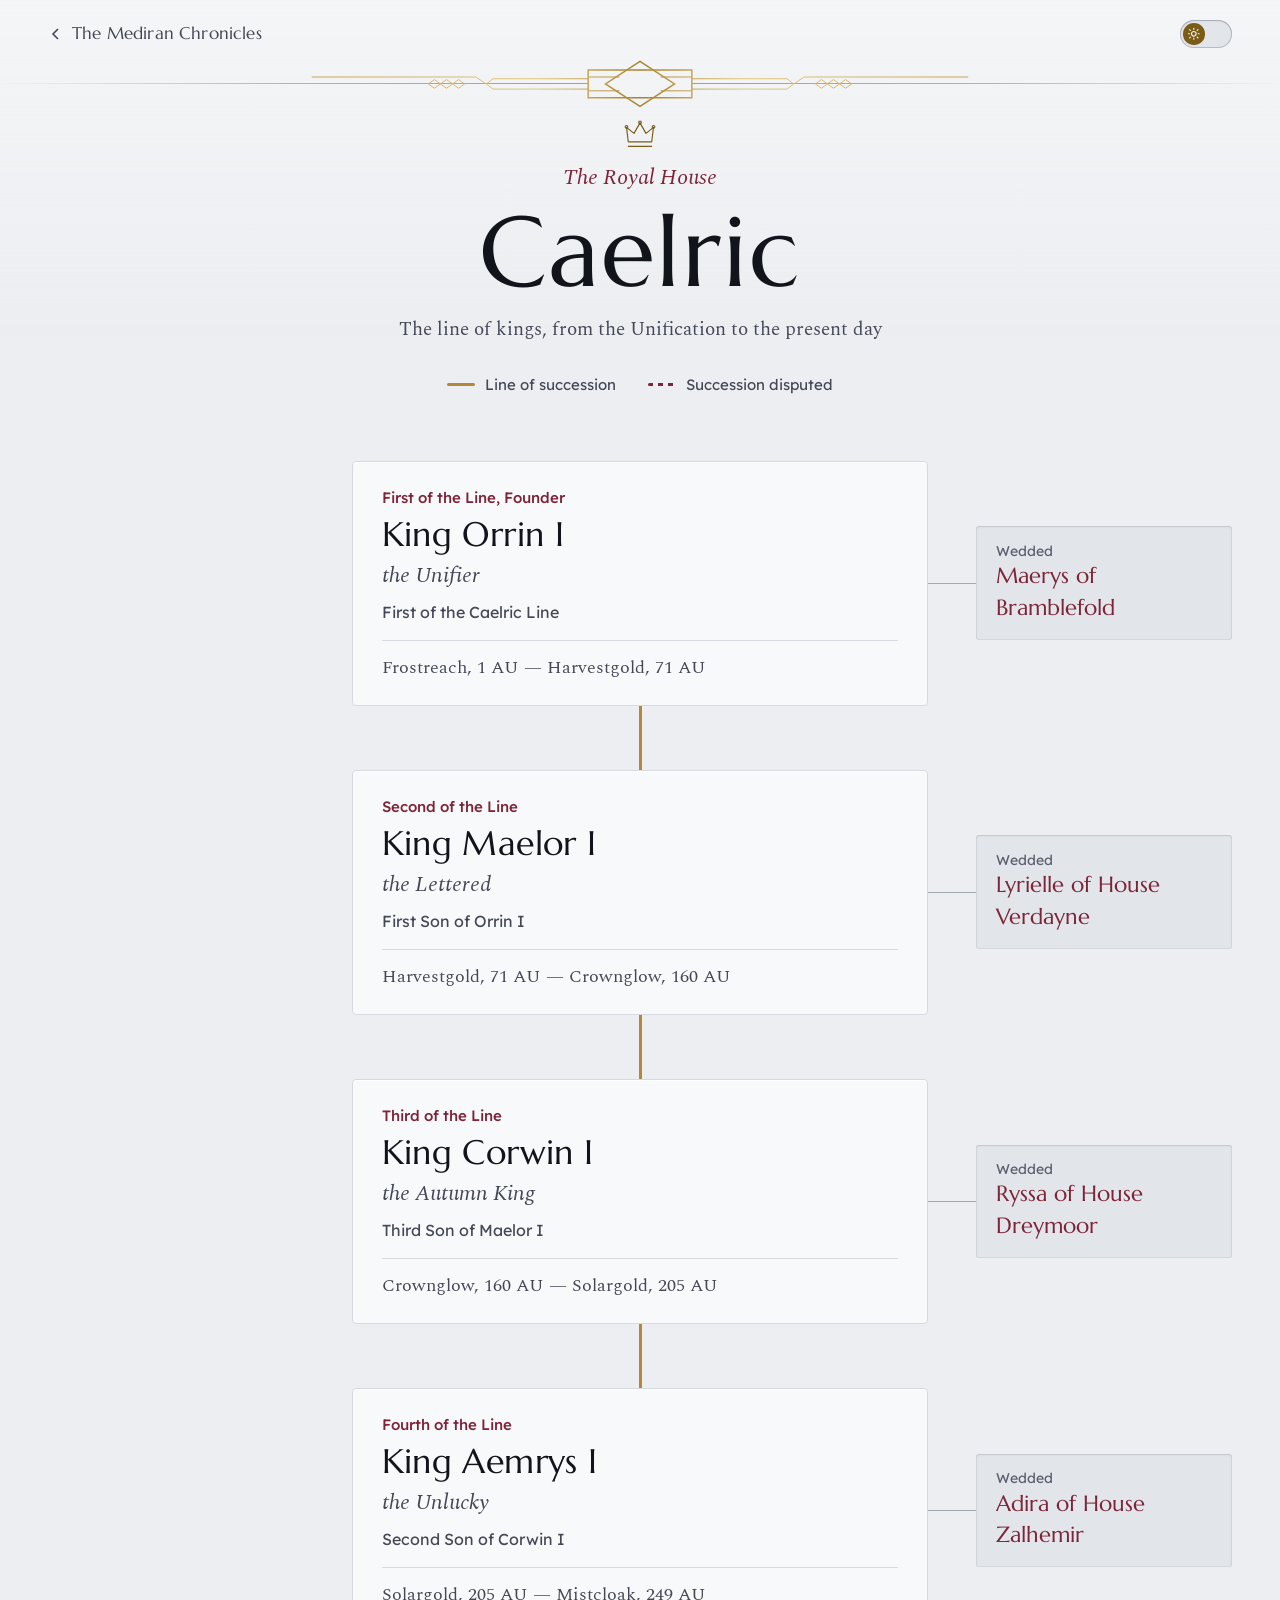
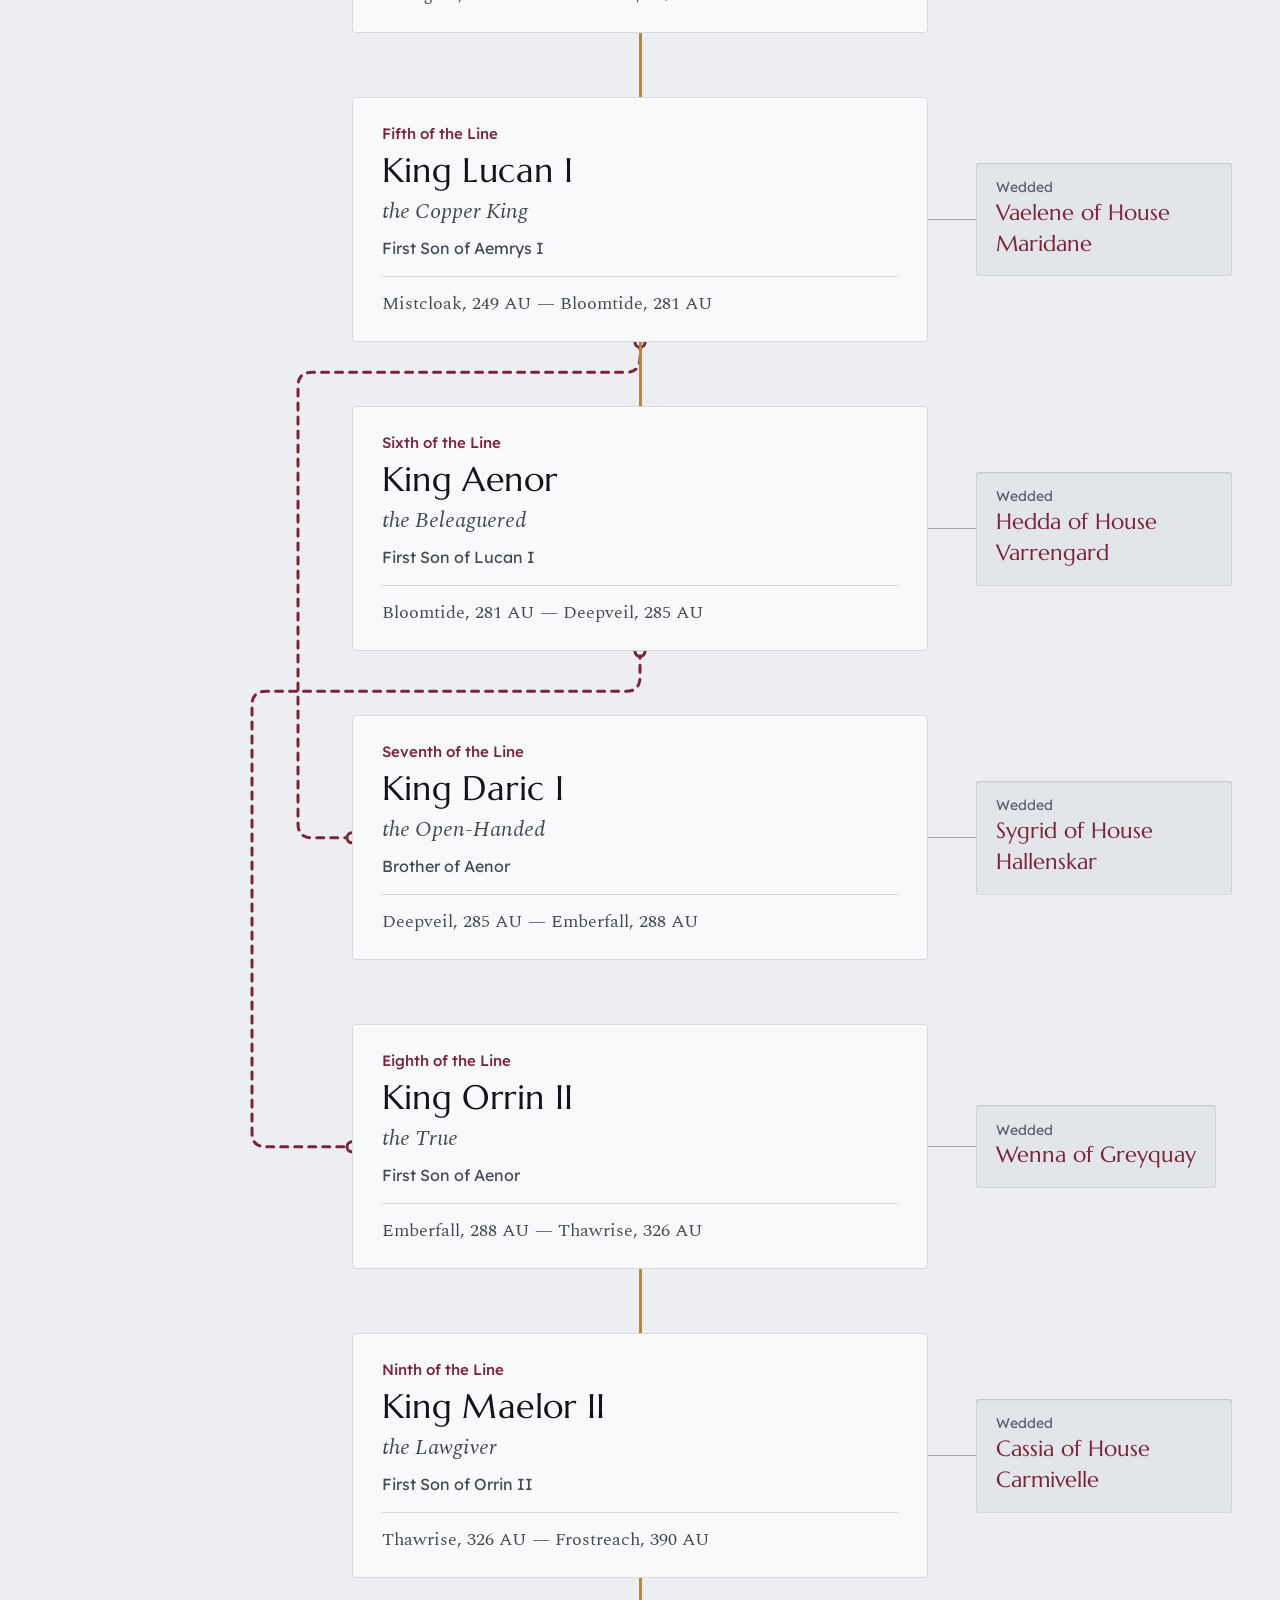
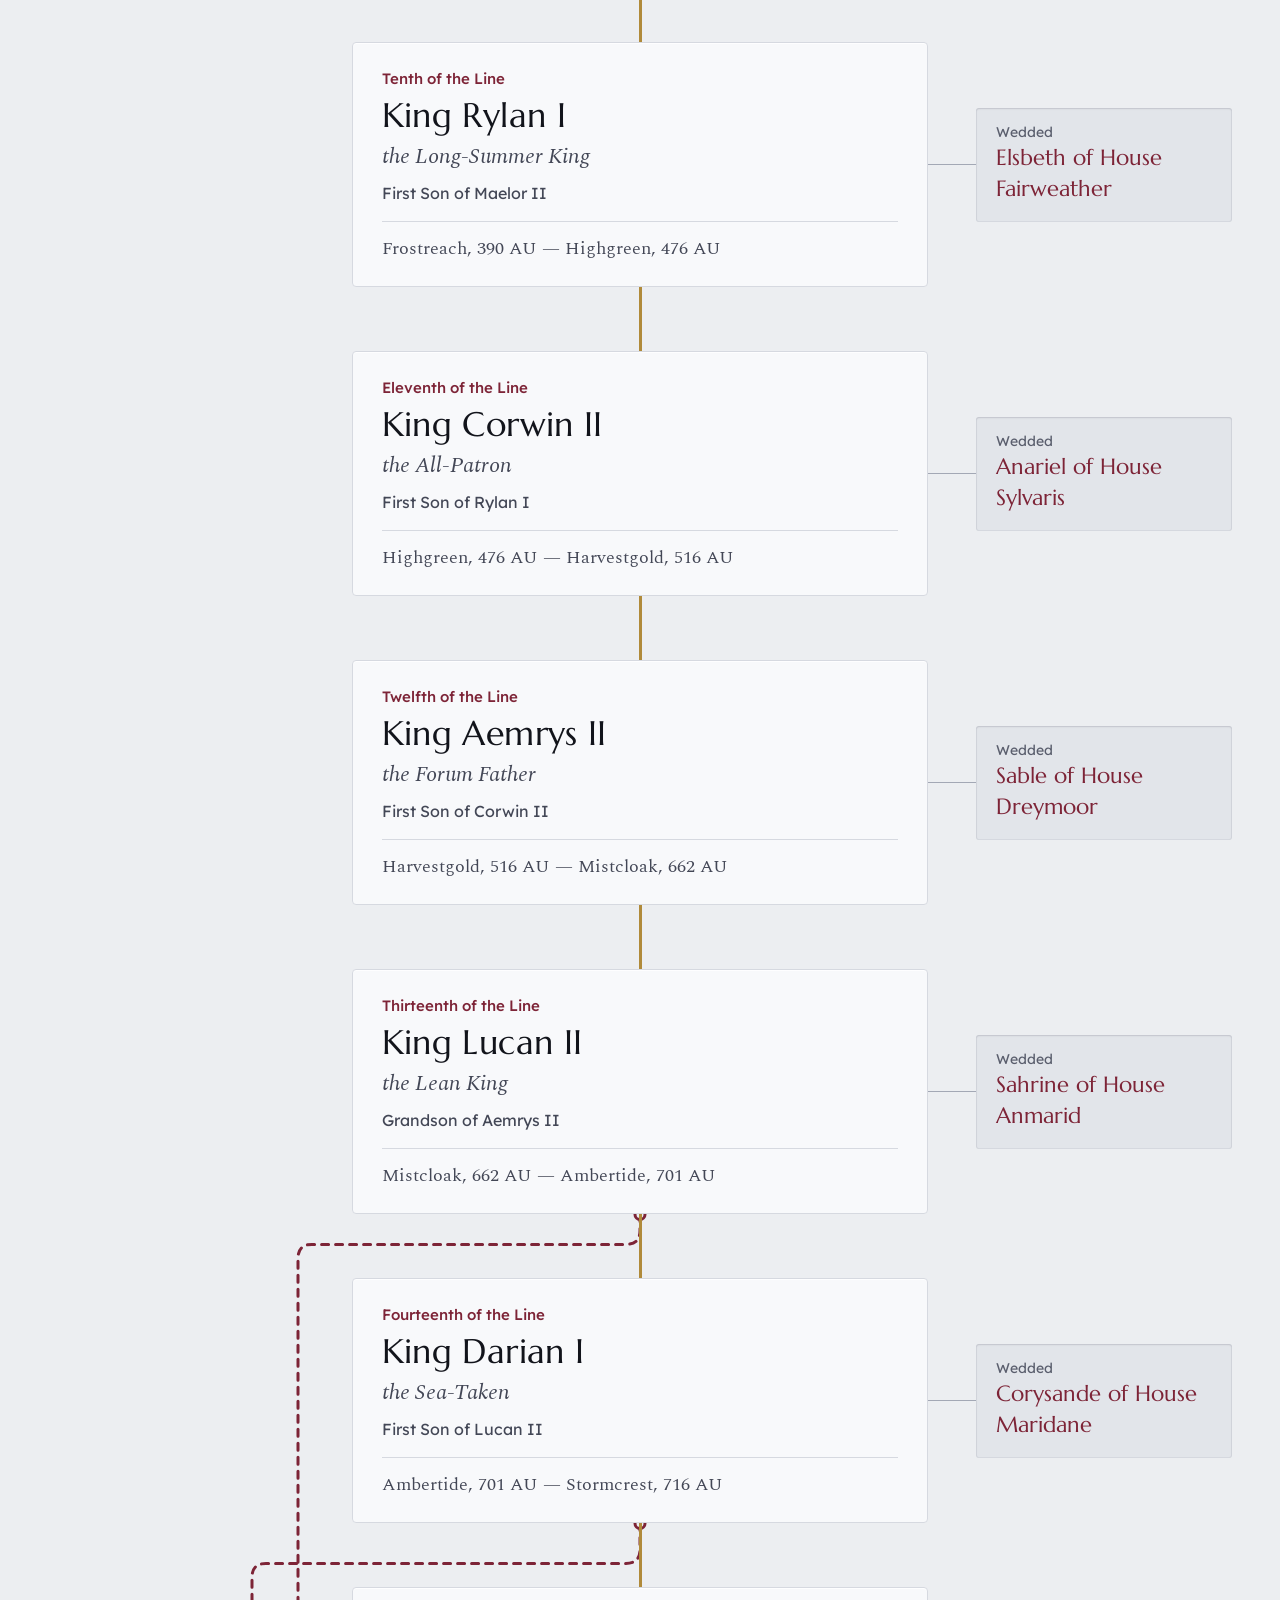
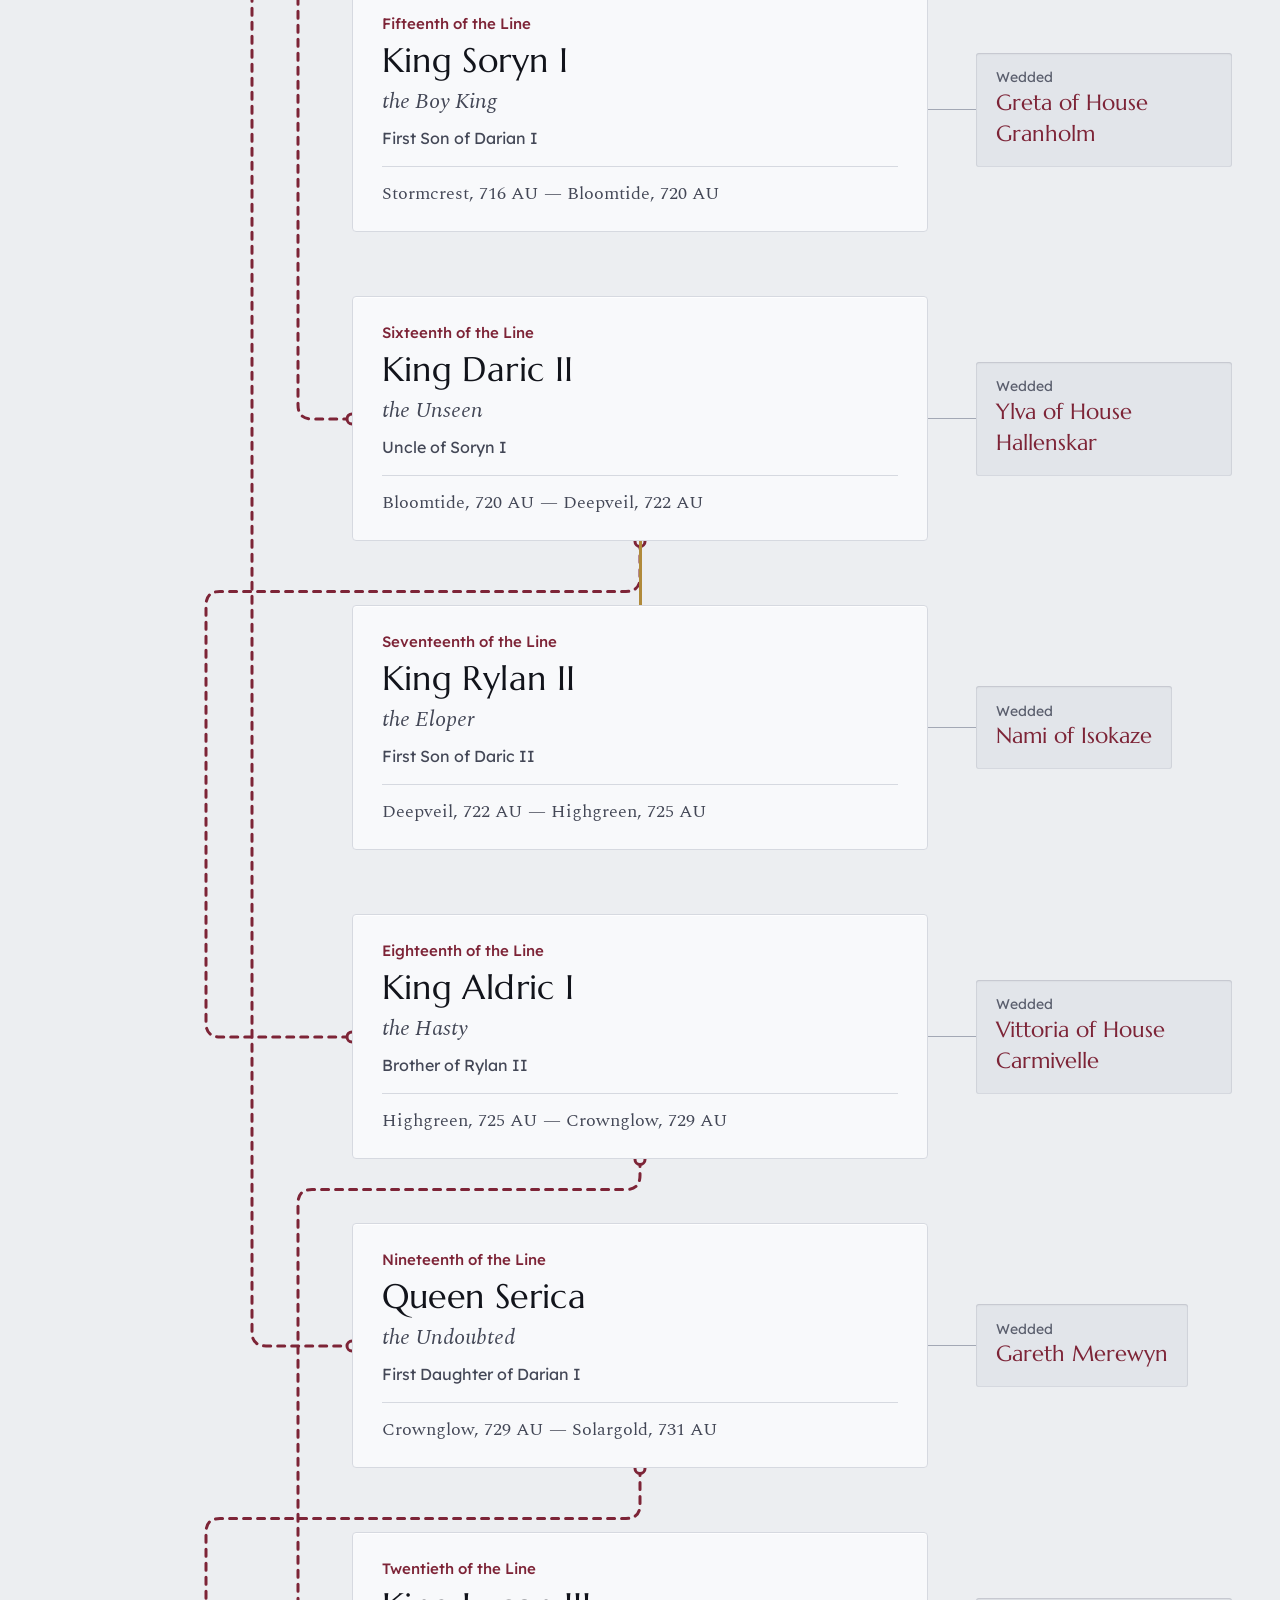
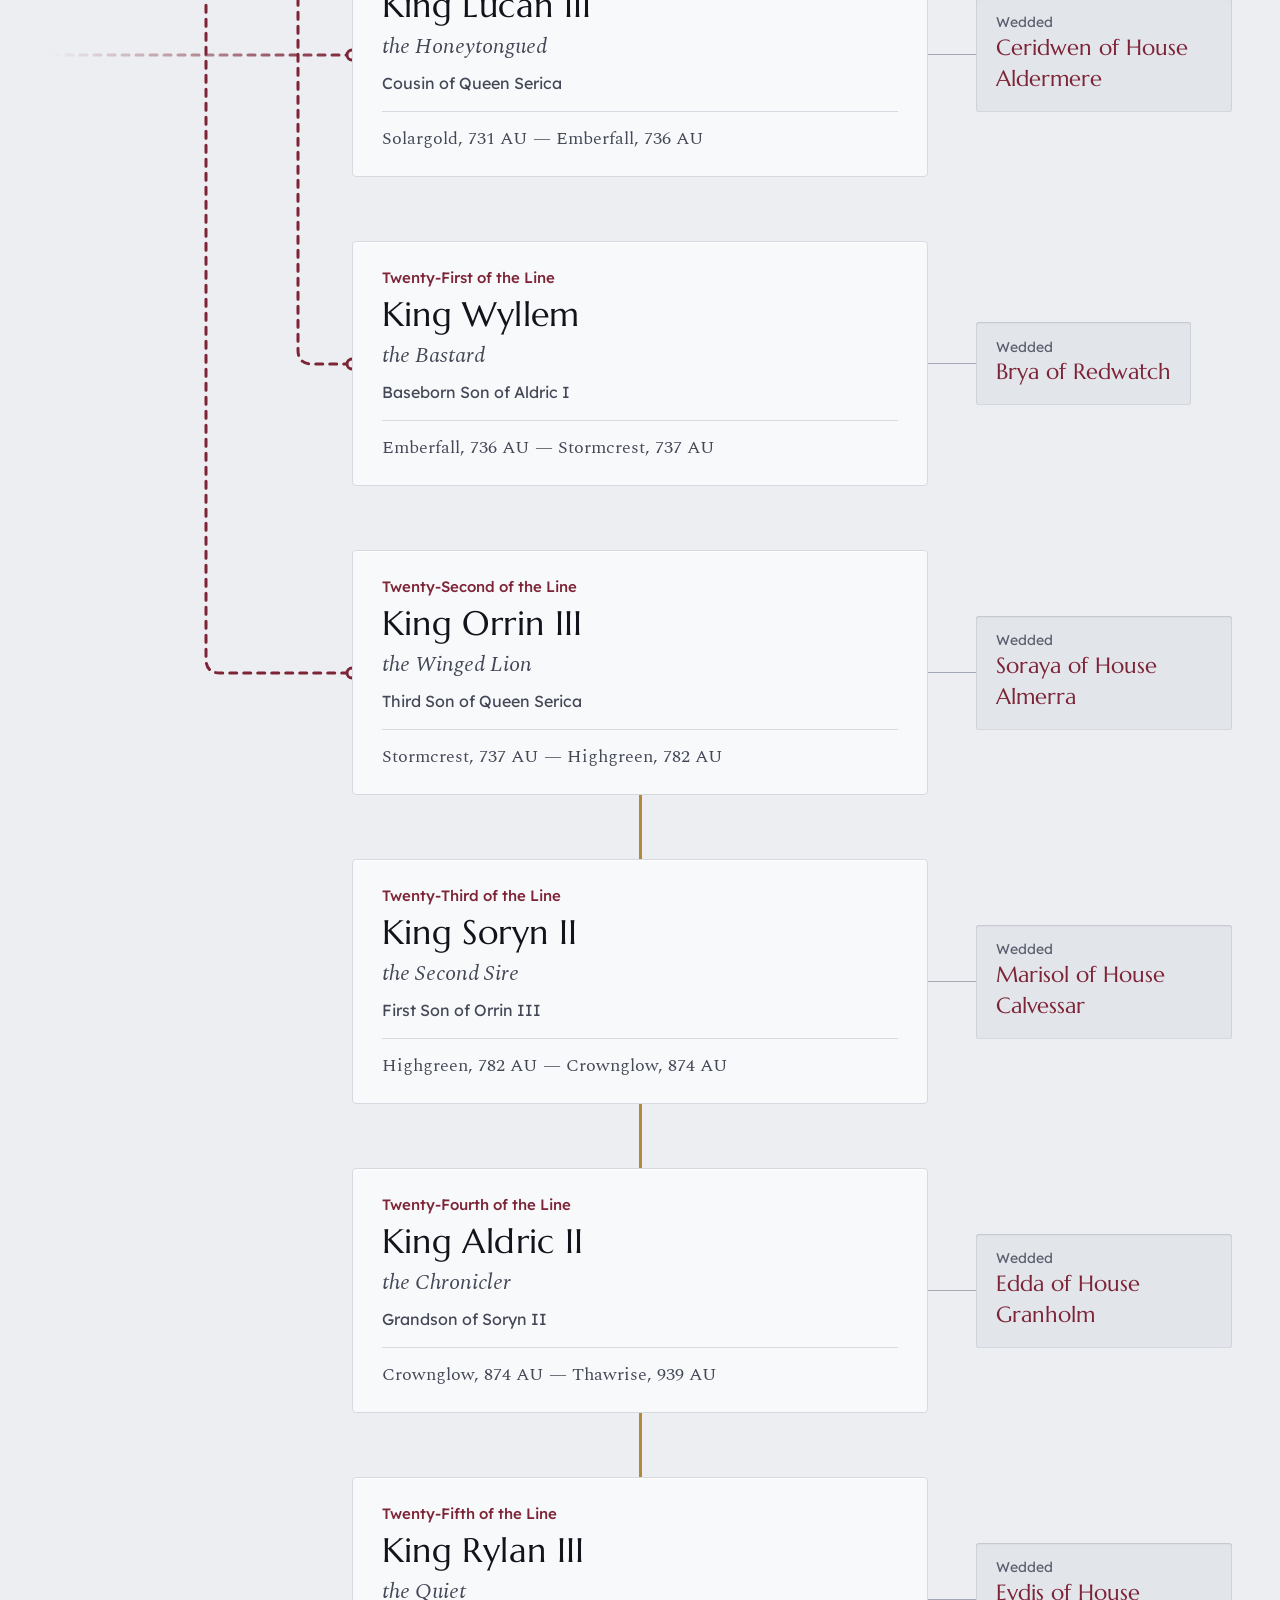
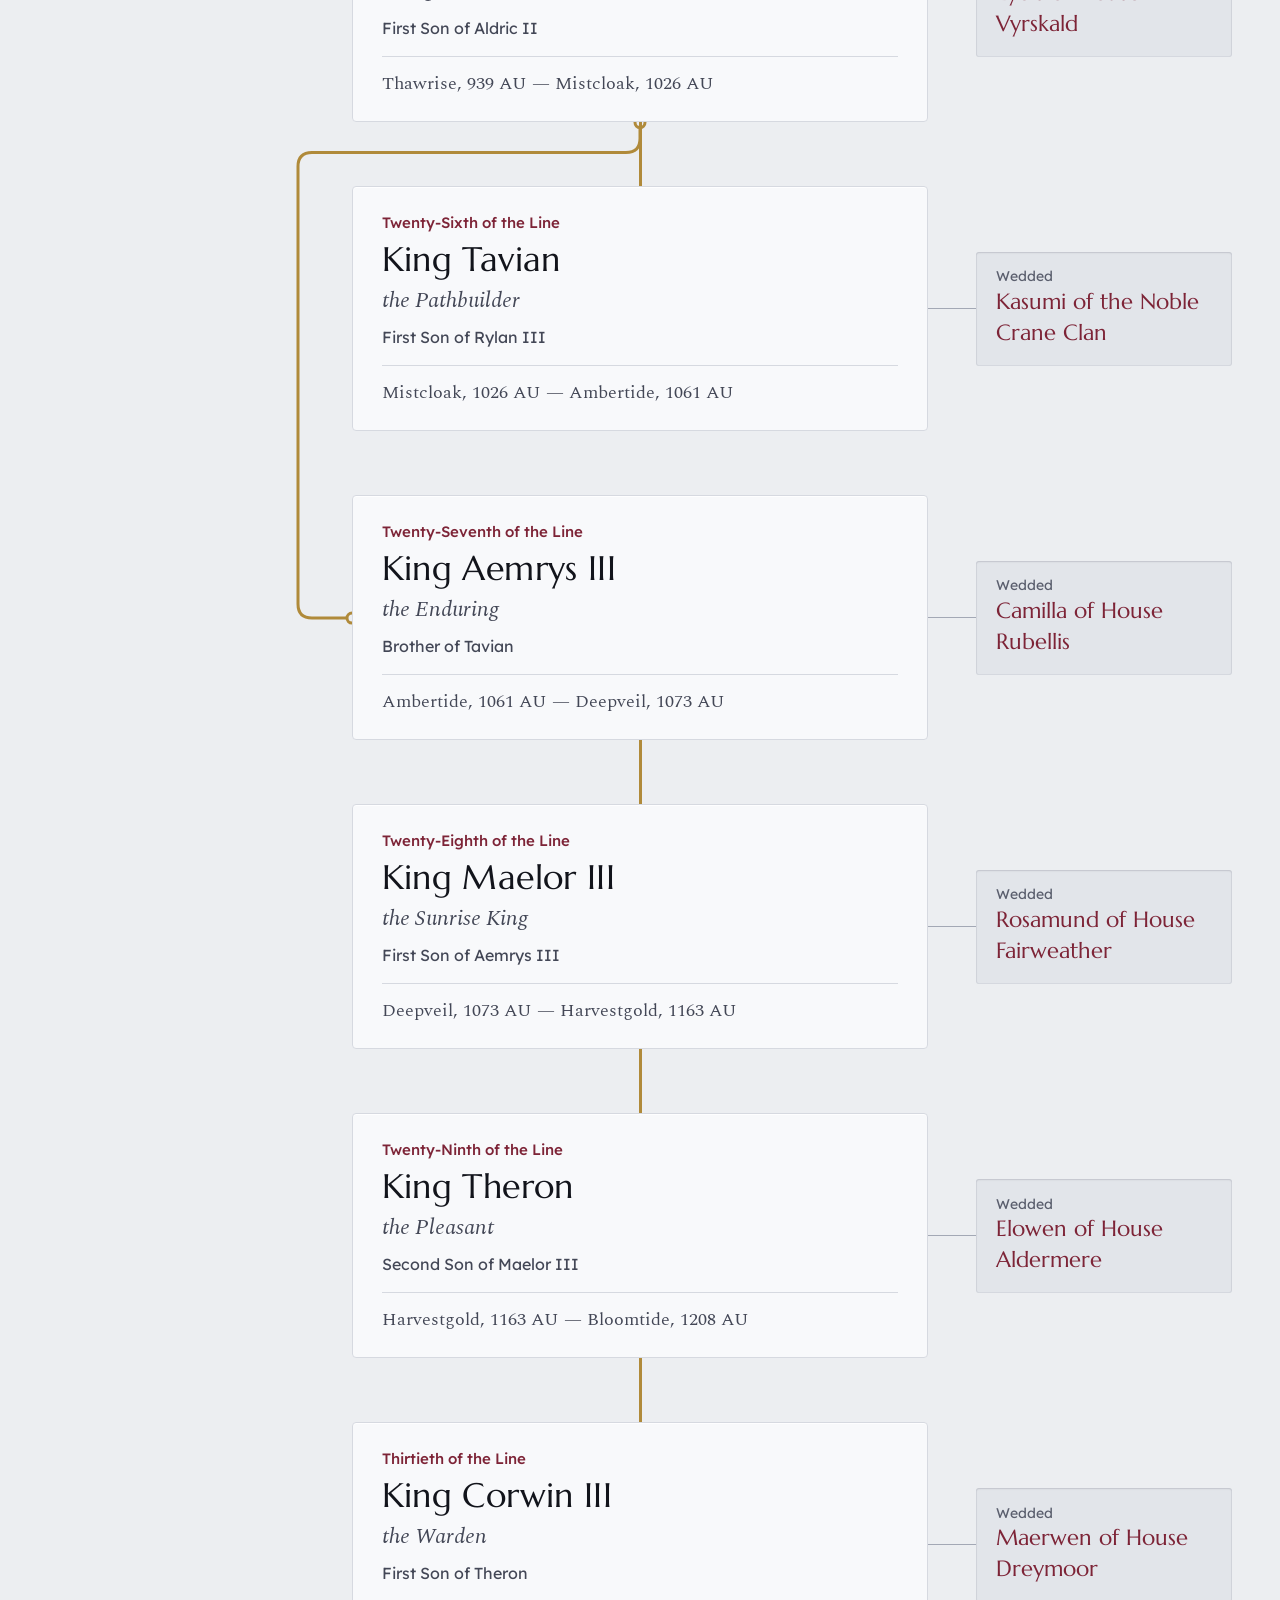
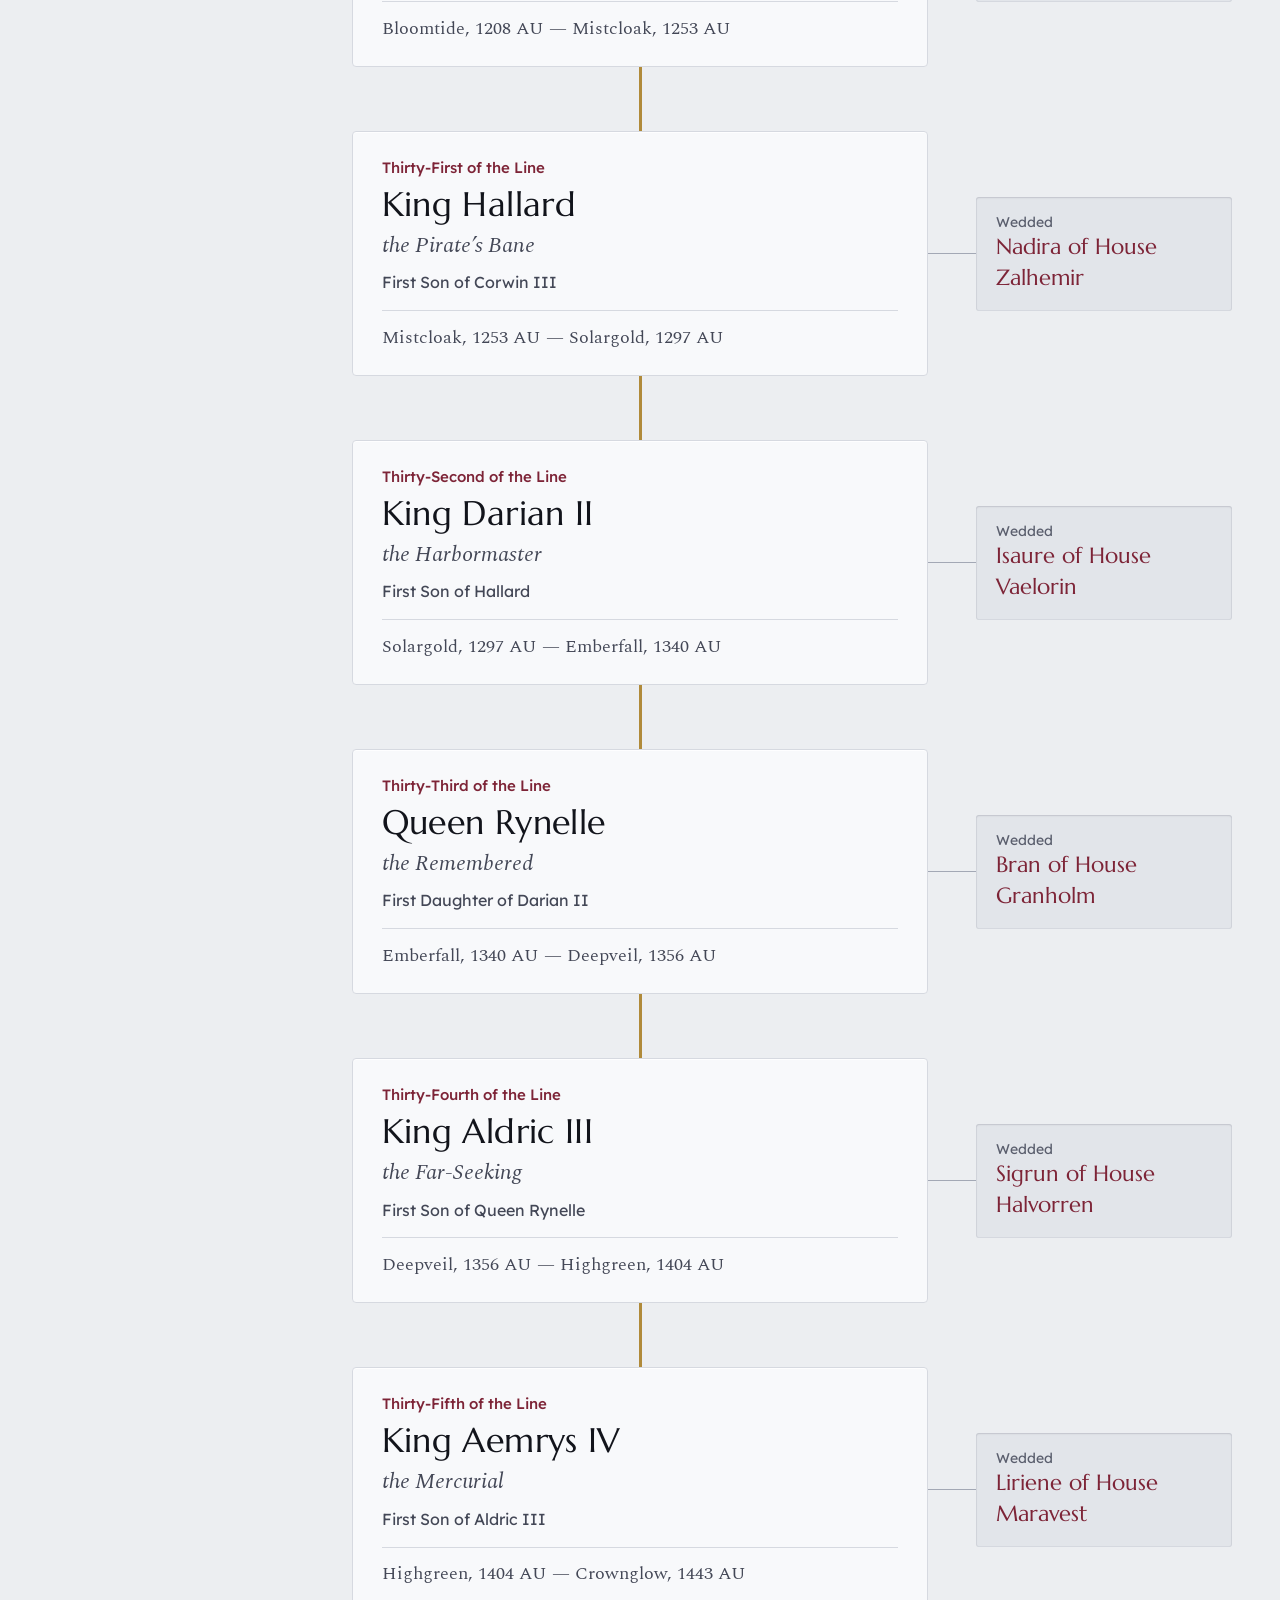
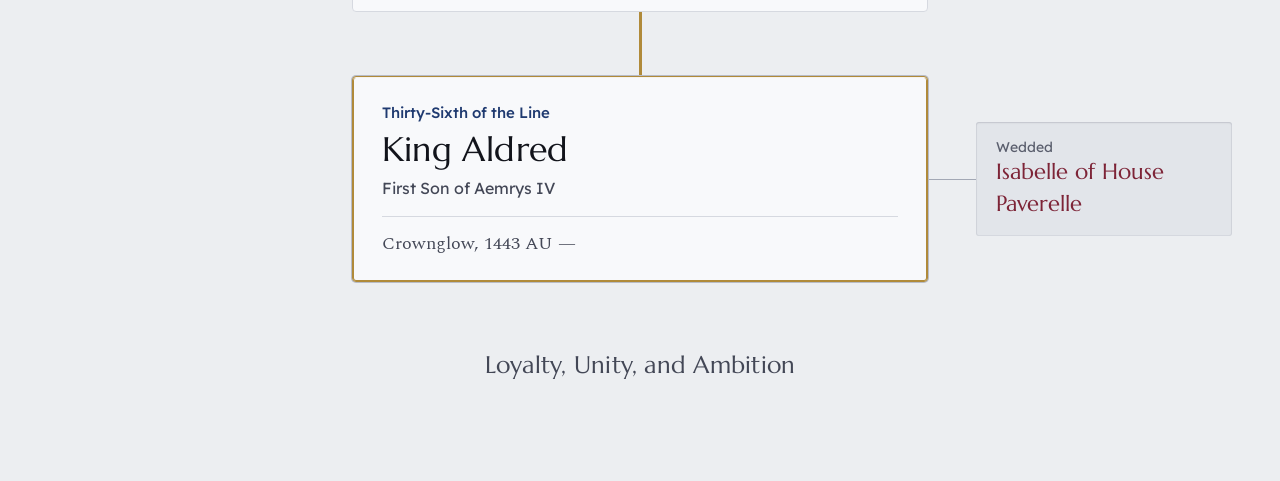
==== commit 98199aef: "Add files via upload" ====
--- a/caelric-roll.html
+++ b/caelric-roll.html
@@ -8,6 +8,7 @@
 <meta name="theme-color" content="#08090f" media="(prefers-color-scheme: dark)">
 <meta name="description" content="The kings of House Caelric from the Unification to the present day.">
 <title>The Royal House Caelric – The Mediran Chronicles</title>
+<link rel="stylesheet" href="crown.css"><script src="crown.js" defer></script>
 <script src="theme.js"></script>
 <link rel="preconnect" href="https://fonts.googleapis.com">
 <link rel="preconnect" href="https://fonts.gstatic.com" crossorigin>
--- a/crown.css
+++ b/crown.css
@@ -0,0 +1,52 @@
+/* The Mediran Chronicles · header ornament
+   Dark: a field of stars in the night gradient. Light: a gold inlaid rule. */
+.crown {
+  position: absolute; top: 0; left: 0; right: 0; z-index: 0;
+  height: clamp(18rem, 42vw, 30rem);
+  overflow: hidden; pointer-events: none;
+  -webkit-mask-image: linear-gradient(180deg, #000 0%, #000 45%, transparent 100%);
+          mask-image: linear-gradient(180deg, #000 0%, #000 45%, transparent 100%);
+}
+.crown > * { position: absolute; inset: 0; }
+.crown .inlay { display: none; top: calc(env(safe-area-inset-top) + 3.6rem); bottom: auto; height: auto; }
+.crown .inlay svg { position: relative; display: block; width: min(54rem, 100% - 2rem); height: auto; margin-inline: auto; overflow: visible; }
+/* the rule runs on from the ornament to each edge, thinning to nothing */
+.crown .inlay .run { position: absolute; top: 50%; width: calc(50% - min(54rem, 100% - 2rem) * .06); height: 1.5px; margin-top: -.75px; background: var(--run); }
+.crown .inlay .run.l { left: 0;  --run: linear-gradient(90deg, rgba(214,180,98,0), #d4b062 50%, #c29d48); }
+.crown .inlay .run.r { right: 0; --run: linear-gradient(270deg, rgba(214,180,98,0), #d4b062 50%, #c29d48); }
+
+/* ── Night: stars ── */
+.crown .star {
+  position: absolute; border-radius: 50%;
+  background: #e9ecf7;
+  animation: twinkle var(--d) ease-in-out var(--w) infinite;
+  opacity: var(--o);
+}
+.crown .star.warm { background: #f1dfae; }
+.crown .spark {
+  position: absolute; width: var(--s); height: var(--s); color: #e6c983;
+  animation: twinkle var(--d) ease-in-out var(--w) infinite;
+  opacity: var(--o);
+  filter: drop-shadow(0 0 3px rgba(230,201,131,.6));
+}
+.crown .spark svg { width: 100%; height: 100%; fill: currentColor; }
+@keyframes twinkle {
+  0%, 100% { opacity: var(--o); transform: scale(1); }
+  50%      { opacity: calc(var(--o) * .2); transform: scale(.7); }
+}
+
+/* ── Day: a gold inlaid rule ── */
+:root[data-theme="light"] .crown .sky { display: none; }
+:root[data-theme="light"] .crown .inlay { display: block; }
+@media (prefers-color-scheme: light) {
+  :root:not([data-theme]) .crown .sky { display: none; }
+  :root:not([data-theme]) .crown .inlay { display: block; }
+}
+.crown .inlay .gl { fill: none; stroke: url(#crownGold); stroke-width: 1.5; vector-effect: non-scaling-stroke; stroke-linejoin: miter; }
+.crown .inlay .gl.fine { stroke-width: 1; }
+.crown .inlay .gf { fill: url(#crownGold); }
+
+@media (prefers-reduced-motion: reduce) {
+  .crown .star, .crown .spark { animation: none; }
+}
+@media print { .crown { display: none; } }
--- a/medir.css
+++ b/medir.css
@@ -288,6 +288,7 @@
 .badge.lg { --c: var(--lg); }
 .badge.at, .att-badge { --c: var(--at); }
 .badge.one { --c: var(--maroon); }
+.badge.bd  { --c: var(--gold); }
 .badge.bt  { --c: var(--tc, var(--text-dim)); }
 .badge.unat { --c: var(--text-ghost); }
 .badge.unat::before { background: none; box-shadow: inset 0 0 0 1px var(--text-ghost); }
